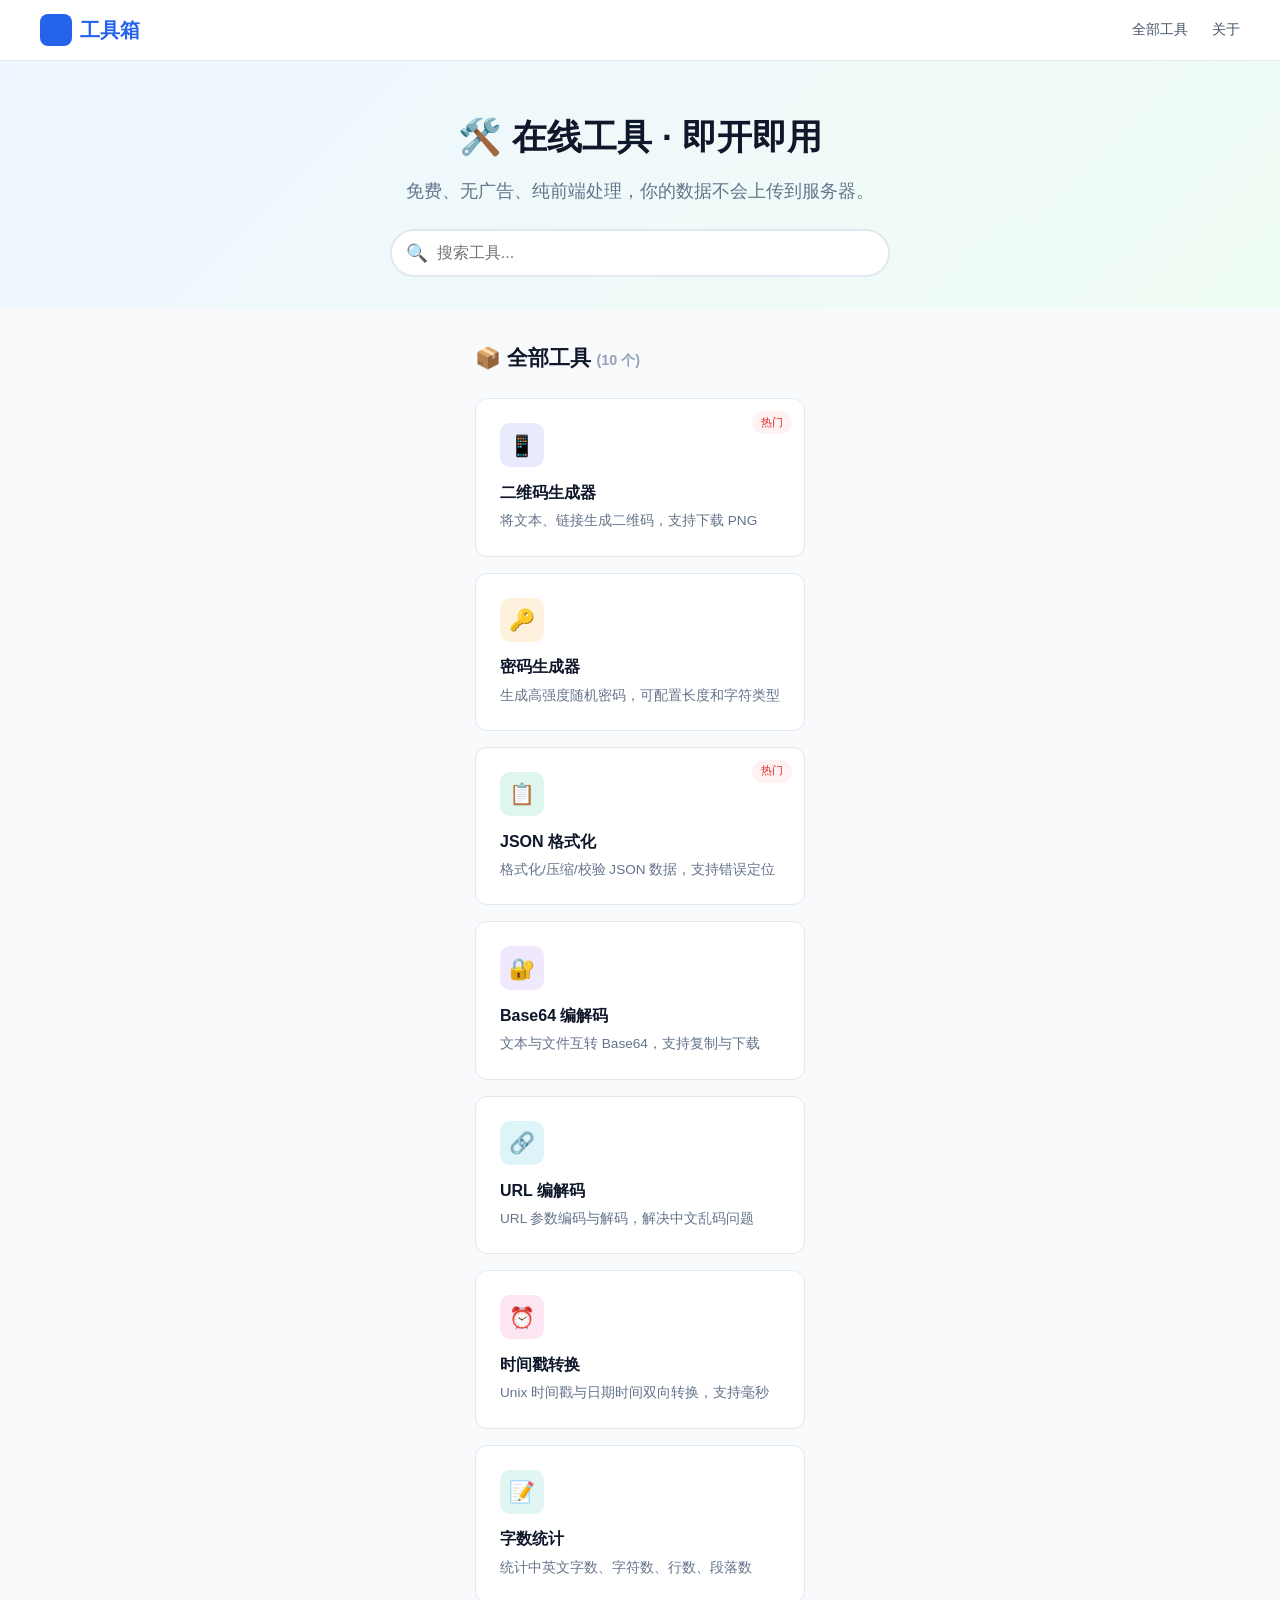
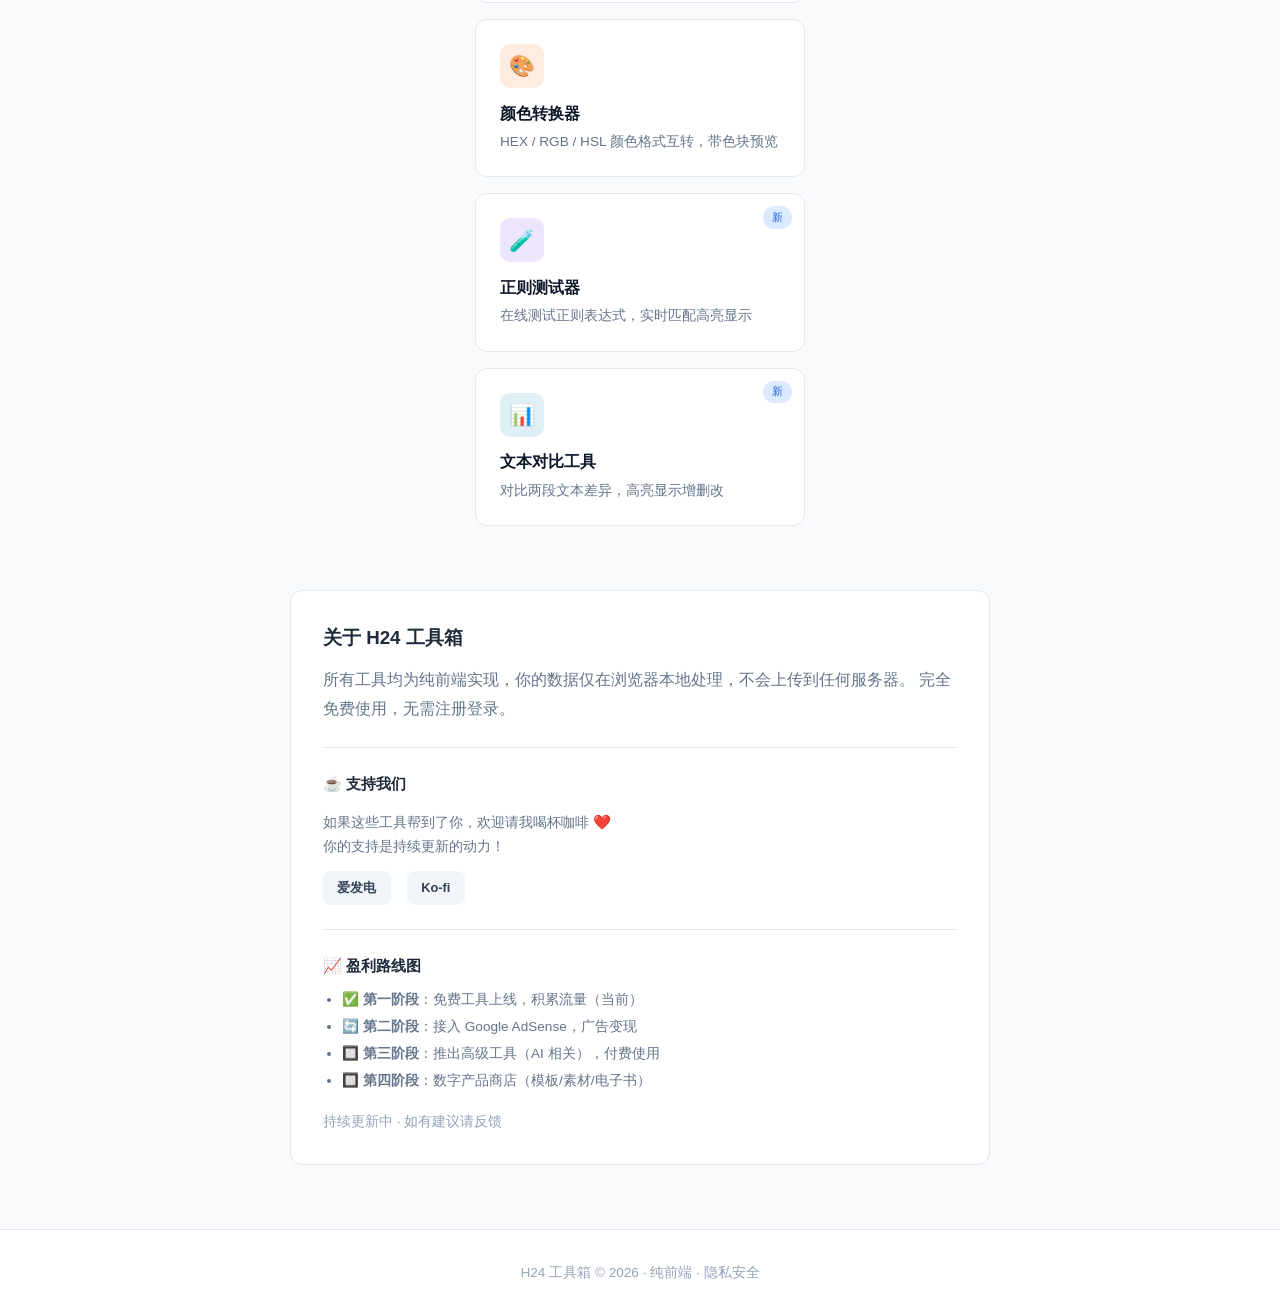
==== index.html @ 0766dc32 "v1.0: H24 工具箱上线" ====
<!DOCTYPE html>
<html lang="zh-CN">
<head>
  <meta charset="UTF-8">
  <meta name="viewport" content="width=device-width, initial-scale=1.0">
  <title>H24 工具箱 - 在线实用工具合集</title>
  <meta name="description" content="免费在线工具：二维码生成、JSON格式化、密码生成、Base64编解码、时间戳转换、URL编解码、字数统计、颜色转换等，无需下载安装。">
  <link rel="stylesheet" href="css/style.css">
  <link rel="icon" href="data:image/svg+xml,<svg xmlns='http://www.w3.org/2000/svg' viewBox='0 0 100 100'><text y='.9em' font-size='90'>🔧</text></svg>">
</head>
<body>

<header class="site-header">
  <div class="header-inner">
    <a href="/" class="logo">
      <span class="logo-icon">H24</span>
      <span>工具箱</span>
    </a>
    <nav class="header-nav">
      <a href="#tools">全部工具</a>
      <a href="#about">关于</a>
    </nav>
  </div>
</header>

<section class="hero">
  <h1>🛠️ 在线工具 · 即开即用</h1>
  <p>免费、无广告、纯前端处理，你的数据不会上传到服务器。</p>
  <div class="hero-search">
    <span class="search-icon">🔍</span>
    <input type="text" id="searchInput" placeholder="搜索工具..." oninput="filterTools()">
  </div>
</section>

<section class="tools-section" id="tools">
  <div class="section-header">
    <h2>📦 全部工具 <span class="tool-count" id="toolCount"></span></h2>
  </div>
  <div class="tool-grid" id="toolGrid">
    <!-- cards injected by JS -->
  </div>
</section>

<section class="tools-section" id="about" style="padding-top:0">
  <div class="tool-box" style="max-width:700px;margin:0 auto">
    <h3 style="margin-bottom:.8rem">关于 H24 工具箱</h3>
    <p style="color:var(--gray-500);line-height:1.8">
      所有工具均为纯前端实现，你的数据仅在浏览器本地处理，不会上传到任何服务器。
      完全免费使用，无需注册登录。
    </p>
    <div style="margin-top:1.5rem;padding-top:1.5rem;border-top:1px solid var(--gray-200)">
      <h4 style="margin-bottom:.8rem;font-size:.95rem">☕ 支持我们</h4>
      <p style="color:var(--gray-500);font-size:.9rem;line-height:1.7">
        如果这些工具帮到了你，欢迎请我喝杯咖啡 ❤️<br>
        你的支持是持续更新的动力！
      </p>
      <div style="margin-top:.8rem;display:flex;gap:1rem;flex-wrap:wrap;align-items:center">
        <img src="../img/donate_qr.png" alt="赞赏码" style="width:120px;height:120px;border:1px solid var(--gray-200);border-radius:8px;object-fit:contain" onerror="this.style.display='none'">
        <a href="https://afdian.com" target="_blank" rel="noopener" class="btn btn-secondary btn-sm">爱发电</a>
        <a href="https://ko-fi.com" target="_blank" rel="noopener" class="btn btn-secondary btn-sm">Ko-fi</a>
      </div>
    </div>
    <div style="margin-top:1.5rem;padding-top:1.5rem;border-top:1px solid var(--gray-200)">
      <h4 style="margin-bottom:.5rem;font-size:.95rem">📈 盈利路线图</h4>
      <ul style="color:var(--gray-500);font-size:.85rem;line-height:2;padding-left:1.2rem">
        <li>✅ <strong>第一阶段</strong>：免费工具上线，积累流量（当前）</li>
        <li>🔄 <strong>第二阶段</strong>：接入 Google AdSense，广告变现</li>
        <li>🔲 <strong>第三阶段</strong>：推出高级工具（AI 相关），付费使用</li>
        <li>🔲 <strong>第四阶段</strong>：数字产品商店（模板/素材/电子书）</li>
      </ul>
    </div>
    <p style="margin-top:1rem;color:var(--gray-400);font-size:.85rem">
      持续更新中 · 如有建议请反馈
    </p>
  </div>
</section>

<footer class="site-footer">
  <p>H24 工具箱 &copy; 2026 &middot; 纯前端 · 隐私安全</p>
</footer>

<div id="toast" class="toast"></div>

<script>
const tools = [
  { id: 'qrcode',         name: '二维码生成器',     desc: '将文本、链接生成二维码，支持下载 PNG',            icon: '📱', color: '#6366f1', tag: '热门' },
  { id: 'password',       name: '密码生成器',       desc: '生成高强度随机密码，可配置长度和字符类型',         icon: '🔑', color: '#f59e0b', tag: '' },
  { id: 'json',           name: 'JSON 格式化',      desc: '格式化/压缩/校验 JSON 数据，支持错误定位',         icon: '📋', color: '#10b981', tag: '热门' },
  { id: 'base64',         name: 'Base64 编解码',    desc: '文本与文件互转 Base64，支持复制与下载',             icon: '🔐', color: '#8b5cf6', tag: '' },
  { id: 'urlcode',        name: 'URL 编解码',       desc: 'URL 参数编码与解码，解决中文乱码问题',             icon: '🔗', color: '#06b6d4', tag: '' },
  { id: 'timestamp',      name: '时间戳转换',       desc: 'Unix 时间戳与日期时间双向转换，支持毫秒',          icon: '⏰', color: '#ec4899', tag: '' },
  { id: 'wordcount',      name: '字数统计',         desc: '统计中英文字数、字符数、行数、段落数',              icon: '📝', color: '#14b8a6', tag: '' },
  { id: 'color',          name: '颜色转换器',       desc: 'HEX / RGB / HSL 颜色格式互转，带色块预览',         icon: '🎨', color: '#f97316', tag: '' },
  { id: 'regex',          name: '正则测试器',       desc: '在线测试正则表达式，实时匹配高亮显示',             icon: '🧪', color: '#7c3aed', tag: '新' },
  { id: 'diff',           name: '文本对比工具',     desc: '对比两段文本差异，高亮显示增删改',                 icon: '📊', color: '#0891b2', tag: '新' },
];

function renderTools(list) {
  const grid = document.getElementById('toolGrid');
  grid.innerHTML = list.map(t => `
    <a href="tools/${t.id}.html" class="tool-card-link">
      <div class="tool-card">
        ${t.tag ? `<span class="card-tag ${t.tag === '热门' ? 'card-hot' : ''}">${t.tag}</span>` : ''}
        <div class="tool-card-icon" style="background:${t.color}22;color:${t.color}">${t.icon}</div>
        <h3>${t.name}</h3>
        <p>${t.desc}</p>
      </div>
    </a>
  `).join('');
  document.getElementById('toolCount').textContent = `(${list.length} 个)`;
}

function filterTools() {
  const q = document.getElementById('searchInput').value.toLowerCase();
  const filtered = tools.filter(t =>
    t.name.includes(q) || t.desc.includes(q) || t.id.includes(q)
  );
  renderTools(filtered);
}

renderTools(tools);
</script>
</body>
</html>
---- css/style.css ----
/* ========== Reset & Base ========== */
*, *::before, *::after { box-sizing: border-box; margin: 0; padding: 0; }

:root {
  --primary: #2563eb;
  --primary-dark: #1d4ed8;
  --primary-light: #dbeafe;
  --accent: #0ea5e9;
  --gray-50: #f8fafc;
  --gray-100: #f1f5f9;
  --gray-200: #e2e8f0;
  --gray-300: #cbd5e1;
  --gray-400: #94a3b8;
  --gray-500: #64748b;
  --gray-600: #475569;
  --gray-700: #334155;
  --gray-800: #1e293b;
  --gray-900: #0f172a;
  --radius: 12px;
  --shadow: 0 1px 3px rgba(0,0,0,.08), 0 1px 2px rgba(0,0,0,.06);
  --shadow-lg: 0 10px 25px rgba(0,0,0,.1);
  --transition: .2s ease;
}

html { scroll-behavior: smooth; }
body {
  font-family: -apple-system, BlinkMacSystemFont, "Segoe UI", Roboto, "Noto Sans SC", sans-serif;
  background: var(--gray-50);
  color: var(--gray-800);
  line-height: 1.6;
  min-height: 100vh;
  display: flex;
  flex-direction: column;
}

a { color: var(--primary); text-decoration: none; }
a:hover { text-decoration: underline; }

/* ========== Header ========== */
.site-header {
  background: white;
  border-bottom: 1px solid var(--gray-200);
  padding: 0 1.5rem;
  position: sticky;
  top: 0;
  z-index: 100;
  backdrop-filter: blur(8px);
  background: rgba(255,255,255,.92);
}
.header-inner {
  max-width: 1200px;
  margin: 0 auto;
  display: flex;
  align-items: center;
  justify-content: space-between;
  height: 60px;
}
.logo {
  font-size: 1.25rem;
  font-weight: 700;
  color: var(--gray-900);
  display: flex;
  align-items: center;
  gap: .5rem;
}
.logo-icon {
  width: 32px; height: 32px;
  background: var(--primary);
  color: white;
  border-radius: 8px;
  display: flex;
  align-items: center;
  justify-content: center;
  font-size: 1rem;
  font-weight: 800;
}
.logo span { color: var(--primary); }
.header-nav { display: flex; gap: 1.5rem; align-items: center; }
.header-nav a {
  color: var(--gray-600);
  font-size: .9rem;
  font-weight: 500;
  transition: color var(--transition);
}
.header-nav a:hover { color: var(--primary); text-decoration: none; }

/* ========== Hero ========== */
.hero {
  text-align: center;
  padding: 3rem 1.5rem 2rem;
  background: linear-gradient(135deg, #eff6ff 0%, #f0fdf4 100%);
}
.hero h1 {
  font-size: 2.2rem;
  font-weight: 800;
  color: var(--gray-900);
  margin-bottom: .75rem;
}
.hero p {
  font-size: 1.1rem;
  color: var(--gray-500);
  max-width: 600px;
  margin: 0 auto 1.5rem;
}
.hero-search {
  max-width: 500px;
  margin: 0 auto;
  position: relative;
}
.hero-search input {
  width: 100%;
  padding: .8rem 1.2rem .8rem 2.8rem;
  border: 2px solid var(--gray-200);
  border-radius: 999px;
  font-size: 1rem;
  outline: none;
  transition: border var(--transition);
  background: white;
}
.hero-search input:focus { border-color: var(--primary); }
.hero-search .search-icon {
  position: absolute;
  left: 1rem;
  top: 50%;
  transform: translateY(-50%);
  color: var(--gray-400);
  font-size: 1.1rem;
}

/* ========== Tool Grid ========== */
.tools-section {
  max-width: 1200px;
  margin: 0 auto;
  padding: 2rem 1.5rem 4rem;
  flex: 1;
}
.section-header {
  display: flex;
  justify-content: space-between;
  align-items: center;
  margin-bottom: 1.5rem;
}
.section-header h2 {
  font-size: 1.3rem;
  font-weight: 700;
  color: var(--gray-900);
}
.tool-count { color: var(--gray-400); font-size: .9rem; }

.tool-grid {
  display: grid;
  grid-template-columns: repeat(auto-fill, minmax(280px, 1fr));
  gap: 1rem;
}

.tool-card {
  background: white;
  border: 1px solid var(--gray-200);
  border-radius: var(--radius);
  padding: 1.5rem;
  transition: all var(--transition);
  cursor: pointer;
  position: relative;
}
.tool-card:hover {
  border-color: var(--primary);
  box-shadow: var(--shadow-lg);
  transform: translateY(-2px);
}
.tool-card-icon {
  width: 44px; height: 44px;
  border-radius: 10px;
  display: flex;
  align-items: center;
  justify-content: center;
  font-size: 1.3rem;
  margin-bottom: .8rem;
}
.tool-card h3 {
  font-size: 1rem;
  font-weight: 600;
  margin-bottom: .35rem;
  color: var(--gray-900);
}
.tool-card p {
  font-size: .85rem;
  color: var(--gray-500);
  line-height: 1.5;
}
.tool-card .card-tag {
  position: absolute;
  top: .75rem;
  right: .75rem;
  font-size: .7rem;
  padding: .15rem .55rem;
  border-radius: 999px;
  background: var(--primary-light);
  color: var(--primary);
  font-weight: 500;
}
.tool-card .card-hot {
  background: #fef2f2;
  color: #dc2626;
}

/* ========== Tool Page ========== */
.tool-page {
  max-width: 900px;
  margin: 0 auto;
  padding: 2rem 1.5rem 4rem;
  flex: 1;
}
.tool-page-header {
  margin-bottom: 2rem;
}
.tool-page-header .back-link {
  display: inline-flex;
  align-items: center;
  gap: .4rem;
  color: var(--gray-500);
  font-size: .9rem;
  margin-bottom: 1rem;
}
.tool-page-header .back-link:hover { color: var(--primary); text-decoration: none; }
.tool-page-header h1 {
  font-size: 1.6rem;
  font-weight: 700;
  color: var(--gray-900);
}
.tool-page-header p {
  color: var(--gray-500);
  margin-top: .3rem;
}
.tool-card-link { text-decoration: none; color: inherit; }
.tool-card-link:hover { text-decoration: none; }

/* ========== Tool Box ========== */
.tool-box {
  background: white;
  border: 1px solid var(--gray-200);
  border-radius: var(--radius);
  padding: 2rem;
}
.tool-box label {
  display: block;
  font-size: .9rem;
  font-weight: 600;
  color: var(--gray-700);
  margin-bottom: .5rem;
}
.tool-box textarea,
.tool-box input[type="text"],
.tool-box input[type="url"],
.tool-box input[type="number"],
.tool-box select {
  width: 100%;
  padding: .7rem .9rem;
  border: 1.5px solid var(--gray-200);
  border-radius: 8px;
  font-size: .95rem;
  font-family: inherit;
  outline: none;
  transition: border var(--transition);
  background: var(--gray-50);
}
.tool-box textarea:focus,
.tool-box input:focus,
.tool-box select:focus {
  border-color: var(--primary);
  background: white;
}
.tool-box textarea {
  min-height: 120px;
  resize: vertical;
  font-family: "Menlo", "Consolas", monospace;
}
.tool-box .input-group {
  margin-bottom: 1.2rem;
}
.tool-box .btn-row {
  display: flex;
  gap: .6rem;
  flex-wrap: wrap;
  margin: 1rem 0;
}
.btn {
  display: inline-flex;
  align-items: center;
  gap: .4rem;
  padding: .6rem 1.3rem;
  border: none;
  border-radius: 8px;
  font-size: .9rem;
  font-weight: 600;
  cursor: pointer;
  transition: all var(--transition);
  font-family: inherit;
}
.btn-primary {
  background: var(--primary);
  color: white;
}
.btn-primary:hover { background: var(--primary-dark); }
.btn-secondary {
  background: var(--gray-100);
  color: var(--gray-700);
}
.btn-secondary:hover { background: var(--gray-200); }
.btn-success {
  background: #059669;
  color: white;
}
.btn-success:hover { background: #047857; }
.btn-danger {
  background: #dc2626;
  color: white;
}
.btn-danger:hover { background: #b91c1c; }
.btn-sm { padding: .4rem .9rem; font-size: .8rem; }
.btn:disabled {
  opacity: .5;
  cursor: not-allowed;
}
.result-box {
  background: var(--gray-50);
  border: 1px solid var(--gray-200);
  border-radius: 8px;
  padding: 1rem;
  margin-top: 1rem;
  min-height: 50px;
  word-break: break-all;
  font-family: "Menlo", "Consolas", monospace;
  font-size: .9rem;
  position: relative;
}
.result-box .copy-btn {
  position: absolute;
  top: .5rem;
  right: .5rem;
  padding: .25rem .6rem;
  font-size: .75rem;
}
.result-empty {
  color: var(--gray-400);
}
.status-msg {
  font-size: .85rem;
  margin-top: .5rem;
  padding: .4rem .8rem;
  border-radius: 6px;
}
.status-msg.success { background: #ecfdf5; color: #065f46; }
.status-msg.error { background: #fef2f2; color: #991b1b; }

/* ========== Footer ========== */
.site-footer {
  background: white;
  border-top: 1px solid var(--gray-200);
  padding: 2rem 1.5rem;
  text-align: center;
  color: var(--gray-400);
  font-size: .85rem;
}
.site-footer a { color: var(--gray-500); }

/* ========== Responsive ========== */
@media (max-width: 640px) {
  .hero h1 { font-size: 1.6rem; }
  .tool-grid { grid-template-columns: 1fr; }
  .tool-box { padding: 1.25rem; }
  .section-header { flex-direction: column; align-items: flex-start; gap: .3rem; }
}

/* ========== Hidden ========== */
.hidden { display: none !important; }

/* ========== Toast ========== */
.toast {
  position: fixed;
  bottom: 2rem;
  left: 50%;
  transform: translateX(-50%) translateY(100px);
  background: var(--gray-900);
  color: white;
  padding: .7rem 1.4rem;
  border-radius: 8px;
  font-size: .9rem;
  opacity: 0;
  transition: all .3s ease;
  z-index: 999;
  pointer-events: none;
}
.toast.show {
  opacity: 1;
  transform: translateX(-50%) translateY(0);
}
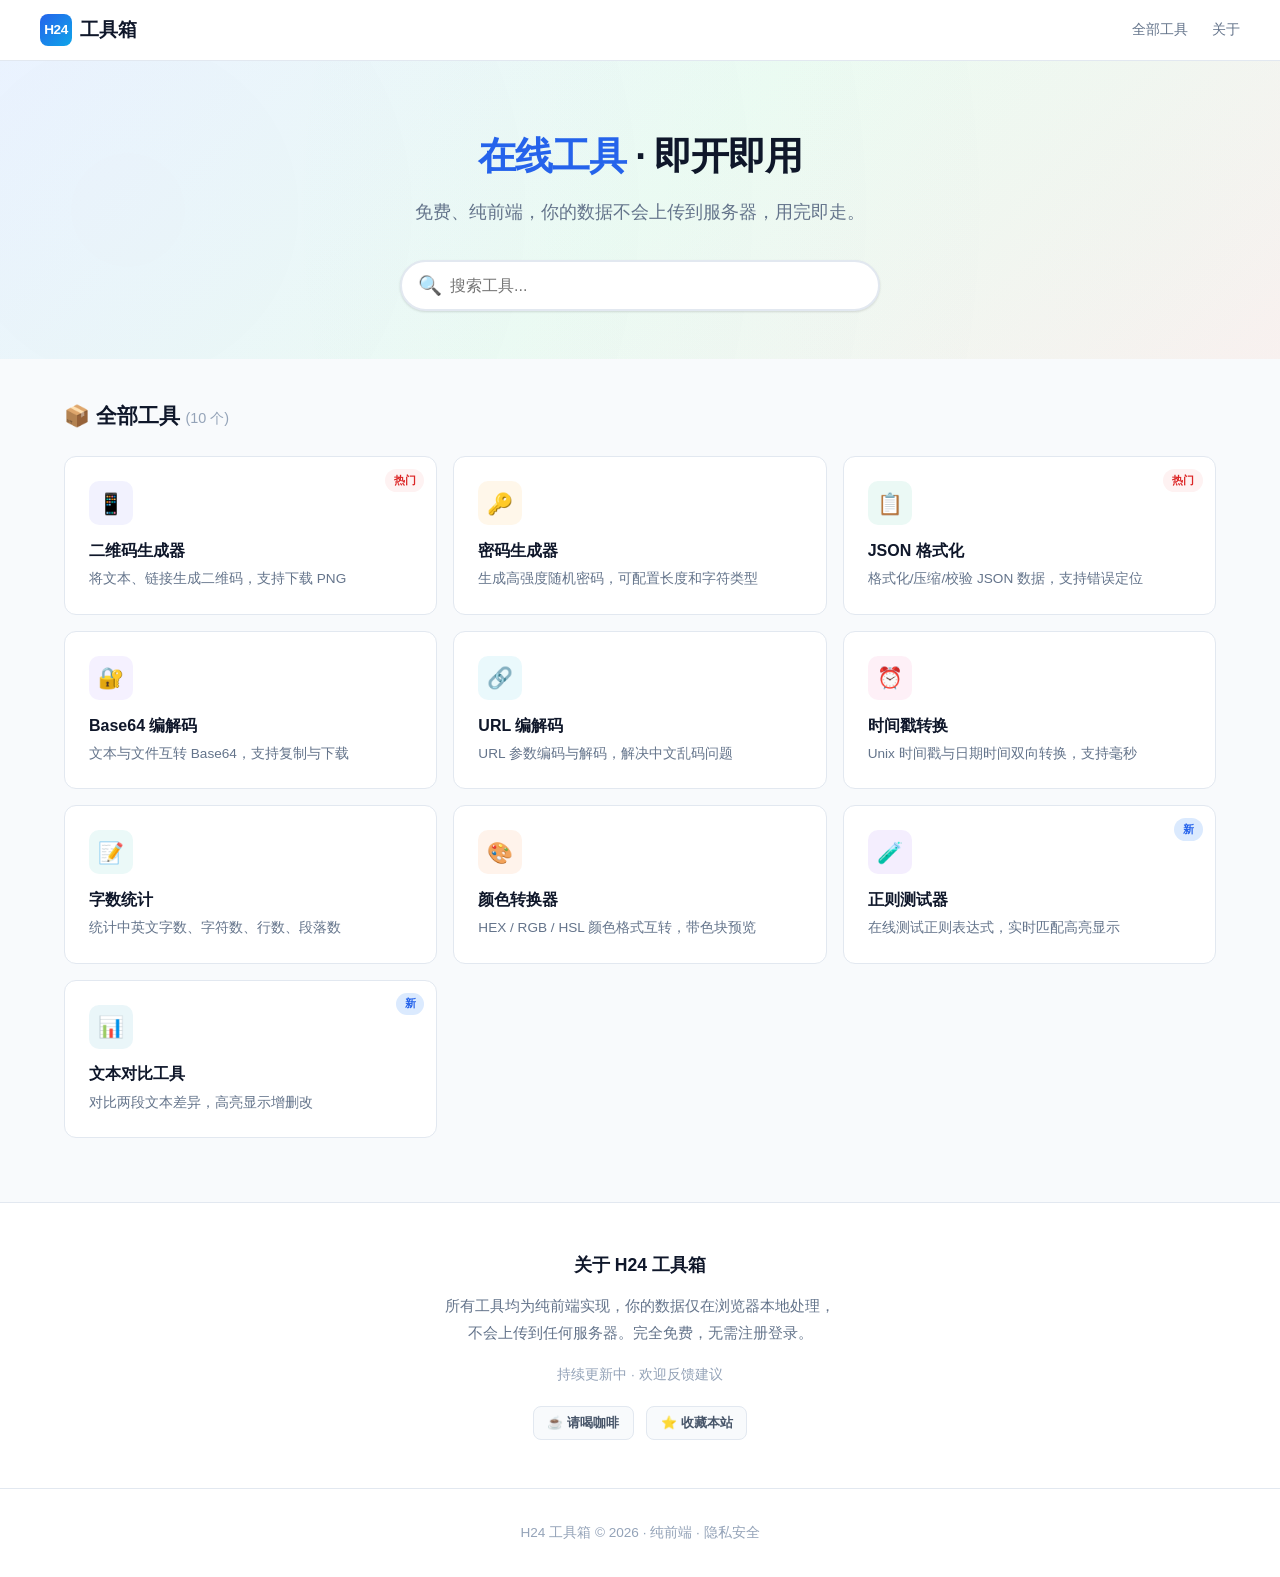
==== commit cd726931: "优化布局 & 去掉路线图展示" ====
--- a/index.html
+++ b/index.html
@@ -24,8 +24,8 @@
 </header>
 
 <section class="hero">
-  <h1>🛠️ 在线工具 · 即开即用</h1>
-  <p>免费、无广告、纯前端处理，你的数据不会上传到服务器。</p>
+  <h1><span>在线工具</span> · 即开即用</h1>
+  <p>免费、纯前端，你的数据不会上传到服务器，用完即走。</p>
   <div class="hero-search">
     <span class="search-icon">🔍</span>
     <input type="text" id="searchInput" placeholder="搜索工具..." oninput="filterTools()">
@@ -41,42 +41,25 @@
   </div>
 </section>
 
-<section class="tools-section" id="about" style="padding-top:0">
-  <div class="tool-box" style="max-width:700px;margin:0 auto">
-    <h3 style="margin-bottom:.8rem">关于 H24 工具箱</h3>
-    <p style="color:var(--gray-500);line-height:1.8">
-      所有工具均为纯前端实现，你的数据仅在浏览器本地处理，不会上传到任何服务器。
-      完全免费使用，无需注册登录。
+<section class="about-section" id="about">
+  <div class="about-inner">
+    <h3>关于 H24 工具箱</h3>
+    <p>
+      所有工具均为纯前端实现，你的数据仅在浏览器本地处理，<br>
+      不会上传到任何服务器。完全免费，无需注册登录。
     </p>
-    <div style="margin-top:1.5rem;padding-top:1.5rem;border-top:1px solid var(--gray-200)">
-      <h4 style="margin-bottom:.8rem;font-size:.95rem">☕ 支持我们</h4>
-      <p style="color:var(--gray-500);font-size:.9rem;line-height:1.7">
-        如果这些工具帮到了你，欢迎请我喝杯咖啡 ❤️<br>
-        你的支持是持续更新的动力！
-      </p>
-      <div style="margin-top:.8rem;display:flex;gap:1rem;flex-wrap:wrap;align-items:center">
-        <img src="../img/donate_qr.png" alt="赞赏码" style="width:120px;height:120px;border:1px solid var(--gray-200);border-radius:8px;object-fit:contain" onerror="this.style.display='none'">
-        <a href="https://afdian.com" target="_blank" rel="noopener" class="btn btn-secondary btn-sm">爱发电</a>
-        <a href="https://ko-fi.com" target="_blank" rel="noopener" class="btn btn-secondary btn-sm">Ko-fi</a>
-      </div>
+    <p style="font-size:.85rem;color:var(--gray-400)">
+      持续更新中 · 欢迎反馈建议
+    </p>
+    <div class="support-btns">
+      <span class="btn btn-sm">☕ 请喝咖啡</span>
+      <span class="btn btn-sm">⭐ 收藏本站</span>
     </div>
-    <div style="margin-top:1.5rem;padding-top:1.5rem;border-top:1px solid var(--gray-200)">
-      <h4 style="margin-bottom:.5rem;font-size:.95rem">📈 盈利路线图</h4>
-      <ul style="color:var(--gray-500);font-size:.85rem;line-height:2;padding-left:1.2rem">
-        <li>✅ <strong>第一阶段</strong>：免费工具上线，积累流量（当前）</li>
-        <li>🔄 <strong>第二阶段</strong>：接入 Google AdSense，广告变现</li>
-        <li>🔲 <strong>第三阶段</strong>：推出高级工具（AI 相关），付费使用</li>
-        <li>🔲 <strong>第四阶段</strong>：数字产品商店（模板/素材/电子书）</li>
-      </ul>
-    </div>
-    <p style="margin-top:1rem;color:var(--gray-400);font-size:.85rem">
-      持续更新中 · 如有建议请反馈
-    </p>
   </div>
 </section>
 
 <footer class="site-footer">
-  <p>H24 工具箱 &copy; 2026 &middot; 纯前端 · 隐私安全</p>
+  H24 工具箱 &copy; 2026 &middot; 纯前端 · 隐私安全
 </footer>
 
 <div id="toast" class="toast"></div>
@@ -101,7 +84,7 @@
     <a href="tools/${t.id}.html" class="tool-card-link">
       <div class="tool-card">
         ${t.tag ? `<span class="card-tag ${t.tag === '热门' ? 'card-hot' : ''}">${t.tag}</span>` : ''}
-        <div class="tool-card-icon" style="background:${t.color}22;color:${t.color}">${t.icon}</div>
+        <div class="tool-card-icon" style="background:${t.color}15;color:${t.color}">${t.icon}</div>
         <h3>${t.name}</h3>
         <p>${t.desc}</p>
       </div>
--- a/css/style.css
+++ b/css/style.css
@@ -5,6 +5,7 @@
   --primary: #2563eb;
   --primary-dark: #1d4ed8;
   --primary-light: #dbeafe;
+  --primary-50: #eff6ff;
   --accent: #0ea5e9;
   --gray-50: #f8fafc;
   --gray-100: #f1f5f9;
@@ -17,14 +18,16 @@
   --gray-800: #1e293b;
   --gray-900: #0f172a;
   --radius: 12px;
+  --radius-sm: 8px;
   --shadow: 0 1px 3px rgba(0,0,0,.08), 0 1px 2px rgba(0,0,0,.06);
+  --shadow-md: 0 4px 12px rgba(0,0,0,.08);
   --shadow-lg: 0 10px 25px rgba(0,0,0,.1);
   --transition: .2s ease;
 }
 
 html { scroll-behavior: smooth; }
 body {
-  font-family: -apple-system, BlinkMacSystemFont, "Segoe UI", Roboto, "Noto Sans SC", sans-serif;
+  font-family: -apple-system, BlinkMacSystemFont, "Segoe UI", Roboto, "Noto Sans SC", "PingFang SC", "Microsoft YaHei", sans-serif;
   background: var(--gray-50);
   color: var(--gray-800);
   line-height: 1.6;
@@ -56,83 +59,109 @@
   height: 60px;
 }
 .logo {
-  font-size: 1.25rem;
+  font-size: 1.2rem;
   font-weight: 700;
   color: var(--gray-900);
   display: flex;
   align-items: center;
   gap: .5rem;
+  text-decoration: none !important;
 }
 .logo-icon {
   width: 32px; height: 32px;
-  background: var(--primary);
+  background: linear-gradient(135deg, var(--primary), var(--accent));
   color: white;
   border-radius: 8px;
   display: flex;
   align-items: center;
   justify-content: center;
-  font-size: 1rem;
+  font-size: .85rem;
   font-weight: 800;
-}
-.logo span { color: var(--primary); }
+  letter-spacing: -.5px;
+}
 .header-nav { display: flex; gap: 1.5rem; align-items: center; }
 .header-nav a {
-  color: var(--gray-600);
+  color: var(--gray-500);
   font-size: .9rem;
   font-weight: 500;
   transition: color var(--transition);
-}
-.header-nav a:hover { color: var(--primary); text-decoration: none; }
+  text-decoration: none !important;
+}
+.header-nav a:hover { color: var(--primary); }
 
 /* ========== Hero ========== */
 .hero {
   text-align: center;
-  padding: 3rem 1.5rem 2rem;
-  background: linear-gradient(135deg, #eff6ff 0%, #f0fdf4 100%);
+  padding: 4rem 1.5rem 3rem;
+  background: linear-gradient(135deg, var(--primary-50) 0%, #f0fdf4 50%, #fef2f2 100%);
+  position: relative;
+  overflow: hidden;
+}
+.hero::before {
+  content: '';
+  position: absolute;
+  top: -50%;
+  left: -50%;
+  width: 200%;
+  height: 200%;
+  background: radial-gradient(circle at 30% 50%, rgba(37,99,235,.03) 0%, transparent 50%),
+              radial-gradient(circle at 70% 50%, rgba(16,185,129,.03) 0%, transparent 50%);
+  pointer-events: none;
 }
 .hero h1 {
-  font-size: 2.2rem;
+  font-size: 2.4rem;
   font-weight: 800;
   color: var(--gray-900);
   margin-bottom: .75rem;
-}
+  letter-spacing: -1px;
+  position: relative;
+}
+.hero h1 span { color: var(--primary); }
 .hero p {
   font-size: 1.1rem;
   color: var(--gray-500);
-  max-width: 600px;
-  margin: 0 auto 1.5rem;
+  max-width: 520px;
+  margin: 0 auto 2rem;
+  line-height: 1.7;
+  position: relative;
 }
 .hero-search {
-  max-width: 500px;
+  max-width: 480px;
   margin: 0 auto;
   position: relative;
 }
 .hero-search input {
   width: 100%;
-  padding: .8rem 1.2rem .8rem 2.8rem;
+  padding: .9rem 1.3rem .9rem 3rem;
   border: 2px solid var(--gray-200);
   border-radius: 999px;
   font-size: 1rem;
   outline: none;
-  transition: border var(--transition);
-  background: white;
-}
-.hero-search input:focus { border-color: var(--primary); }
+  transition: all var(--transition);
+  background: white;
+  box-shadow: var(--shadow);
+}
+.hero-search input:focus {
+  border-color: var(--primary);
+  box-shadow: 0 0 0 3px rgba(37,99,235,.15);
+}
 .hero-search .search-icon {
   position: absolute;
-  left: 1rem;
+  left: 1.1rem;
   top: 50%;
   transform: translateY(-50%);
   color: var(--gray-400);
-  font-size: 1.1rem;
+  font-size: 1.2rem;
+  pointer-events: none;
 }
 
 /* ========== Tool Grid ========== */
 .tools-section {
   max-width: 1200px;
   margin: 0 auto;
-  padding: 2rem 1.5rem 4rem;
+  padding: 2.5rem 1.5rem 4rem;
   flex: 1;
+  width: 100%;
 }
 .section-header {
   display: flex;
@@ -145,7 +174,7 @@
   font-weight: 700;
   color: var(--gray-900);
 }
-.tool-count { color: var(--gray-400); font-size: .9rem; }
+.tool-count { color: var(--gray-400); font-size: .9rem; font-weight: 400; }
 
 .tool-grid {
   display: grid;
@@ -158,15 +187,27 @@
   border: 1px solid var(--gray-200);
   border-radius: var(--radius);
   padding: 1.5rem;
-  transition: all var(--transition);
-  cursor: pointer;
-  position: relative;
+  transition: all .25s cubic-bezier(.4,0,.2,1);
+  position: relative;
+  overflow: hidden;
+}
+.tool-card::after {
+  content: '';
+  position: absolute;
+  top: 0; left: 0;
+  width: 100%; height: 3px;
+  background: var(--primary);
+  opacity: 0;
+  transition: opacity var(--transition);
 }
 .tool-card:hover {
-  border-color: var(--primary);
-  box-shadow: var(--shadow-lg);
-  transform: translateY(-2px);
-}
+  border-color: transparent;
+  box-shadow: 0 8px 25px rgba(0,0,0,.1);
+  transform: translateY(-3px);
+}
+.tool-card:hover::after { opacity: 1; }
+.tool-card:active { transform: translateY(-1px); }
+
 .tool-card-icon {
   width: 44px; height: 44px;
   border-radius: 10px;
@@ -196,11 +237,53 @@
   border-radius: 999px;
   background: var(--primary-light);
   color: var(--primary);
-  font-weight: 500;
+  font-weight: 600;
 }
 .tool-card .card-hot {
   background: #fef2f2;
   color: #dc2626;
+}
+.tool-card-link { text-decoration: none; color: inherit; display: block; }
+.tool-card-link:hover { text-decoration: none; }
+
+/* ========== About Section ========== */
+.about-section {
+  background: white;
+  border-top: 1px solid var(--gray-200);
+  padding: 3rem 1.5rem;
+  text-align: center;
+}
+.about-inner {
+  max-width: 600px;
+  margin: 0 auto;
+}
+.about-inner h3 {
+  font-size: 1.1rem;
+  font-weight: 700;
+  color: var(--gray-900);
+  margin-bottom: .8rem;
+}
+.about-inner p {
+  color: var(--gray-500);
+  font-size: .95rem;
+  line-height: 1.8;
+  margin-bottom: 1rem;
+}
+.about-inner .support-btns {
+  display: flex;
+  gap: .8rem;
+  justify-content: center;
+  flex-wrap: wrap;
+  margin-top: 1.2rem;
+}
+.about-inner .support-btns .btn {
+  border: 1px solid var(--gray-200);
+  background: var(--gray-50);
+  color: var(--gray-600);
+}
+.about-inner .support-btns .btn:hover {
+  background: var(--gray-100);
+  border-color: var(--gray-300);
 }
 
 /* ========== Tool Page ========== */
@@ -209,6 +292,7 @@
   margin: 0 auto;
   padding: 2rem 1.5rem 4rem;
   flex: 1;
+  width: 100%;
 }
 .tool-page-header {
   margin-bottom: 2rem;
@@ -217,11 +301,13 @@
   display: inline-flex;
   align-items: center;
   gap: .4rem;
-  color: var(--gray-500);
-  font-size: .9rem;
-  margin-bottom: 1rem;
-}
-.tool-page-header .back-link:hover { color: var(--primary); text-decoration: none; }
+  color: var(--gray-400);
+  font-size: .88rem;
+  margin-bottom: .8rem;
+  text-decoration: none !important;
+  transition: color var(--transition);
+}
+.tool-page-header .back-link:hover { color: var(--primary); }
 .tool-page-header h1 {
   font-size: 1.6rem;
   font-weight: 700;
@@ -229,10 +315,8 @@
 }
 .tool-page-header p {
   color: var(--gray-500);
-  margin-top: .3rem;
-}
-.tool-card-link { text-decoration: none; color: inherit; }
-.tool-card-link:hover { text-decoration: none; }
+  margin-top: .25rem;
+}
 
 /* ========== Tool Box ========== */
 .tool-box {
@@ -240,13 +324,14 @@
   border: 1px solid var(--gray-200);
   border-radius: var(--radius);
   padding: 2rem;
+  box-shadow: var(--shadow);
 }
 .tool-box label {
   display: block;
-  font-size: .9rem;
+  font-size: .88rem;
   font-weight: 600;
   color: var(--gray-700);
-  margin-bottom: .5rem;
+  margin-bottom: .4rem;
 }
 .tool-box textarea,
 .tool-box input[type="text"],
@@ -256,7 +341,7 @@
   width: 100%;
   padding: .7rem .9rem;
   border: 1.5px solid var(--gray-200);
-  border-radius: 8px;
+  border-radius: var(--radius-sm);
   font-size: .95rem;
   font-family: inherit;
   outline: none;
@@ -268,11 +353,12 @@
 .tool-box select:focus {
   border-color: var(--primary);
   background: white;
+  box-shadow: 0 0 0 3px rgba(37,99,235,.1);
 }
 .tool-box textarea {
   min-height: 120px;
   resize: vertical;
-  font-family: "Menlo", "Consolas", monospace;
+  font-family: "Menlo", "Consolas", "JetBrains Mono", monospace;
 }
 .tool-box .input-group {
   margin-bottom: 1.2rem;
@@ -287,20 +373,22 @@
   display: inline-flex;
   align-items: center;
   gap: .4rem;
-  padding: .6rem 1.3rem;
+  padding: .55rem 1.2rem;
   border: none;
-  border-radius: 8px;
-  font-size: .9rem;
+  border-radius: var(--radius-sm);
+  font-size: .88rem;
   font-weight: 600;
   cursor: pointer;
   transition: all var(--transition);
   font-family: inherit;
+  text-decoration: none !important;
+  white-space: nowrap;
 }
 .btn-primary {
   background: var(--primary);
   color: white;
 }
-.btn-primary:hover { background: var(--primary-dark); }
+.btn-primary:hover { background: var(--primary-dark); box-shadow: 0 2px 8px rgba(37,99,235,.3); }
 .btn-secondary {
   background: var(--gray-100);
   color: var(--gray-700);
@@ -311,26 +399,19 @@
   color: white;
 }
 .btn-success:hover { background: #047857; }
-.btn-danger {
-  background: #dc2626;
-  color: white;
-}
-.btn-danger:hover { background: #b91c1c; }
-.btn-sm { padding: .4rem .9rem; font-size: .8rem; }
-.btn:disabled {
-  opacity: .5;
-  cursor: not-allowed;
-}
+.btn-sm { padding: .35rem .85rem; font-size: .8rem; }
+.btn:disabled { opacity: .5; cursor: not-allowed; box-shadow: none; }
+
 .result-box {
   background: var(--gray-50);
   border: 1px solid var(--gray-200);
-  border-radius: 8px;
+  border-radius: var(--radius-sm);
   padding: 1rem;
   margin-top: 1rem;
   min-height: 50px;
   word-break: break-all;
-  font-family: "Menlo", "Consolas", monospace;
-  font-size: .9rem;
+  font-family: "Menlo", "Consolas", "JetBrains Mono", monospace;
+  font-size: .88rem;
   position: relative;
 }
 .result-box .copy-btn {
@@ -360,18 +441,21 @@
   text-align: center;
   color: var(--gray-400);
   font-size: .85rem;
-}
-.site-footer a { color: var(--gray-500); }
+  line-height: 1.8;
+}
 
 /* ========== Responsive ========== */
 @media (max-width: 640px) {
-  .hero h1 { font-size: 1.6rem; }
+  .hero { padding: 2.5rem 1rem 2rem; }
+  .hero h1 { font-size: 1.5rem; }
   .tool-grid { grid-template-columns: 1fr; }
   .tool-box { padding: 1.25rem; }
   .section-header { flex-direction: column; align-items: flex-start; gap: .3rem; }
-}
-
-/* ========== Hidden ========== */
+  .tools-section { padding: 1.5rem 1rem 3rem; }
+  .about-section { padding: 2rem 1rem; }
+}
+
+/* ========== Utility ========== */
 .hidden { display: none !important; }
 
 /* ========== Toast ========== */
@@ -383,14 +467,24 @@
   background: var(--gray-900);
   color: white;
   padding: .7rem 1.4rem;
-  border-radius: 8px;
+  border-radius: var(--radius-sm);
   font-size: .9rem;
   opacity: 0;
   transition: all .3s ease;
   z-index: 999;
   pointer-events: none;
+  box-shadow: var(--shadow-lg);
 }
 .toast.show {
   opacity: 1;
   transform: translateX(-50%) translateY(0);
 }
+
+/* ========== Mobile Nav Tweak ========== */
+@media (max-width: 480px) {
+  .header-nav { gap: 1rem; }
+  .header-nav a { font-size: .85rem; }
+}
+
+/* ========== Selection ========== */
+::selection { background: var(--primary-light); color: var(--primary-dark); }
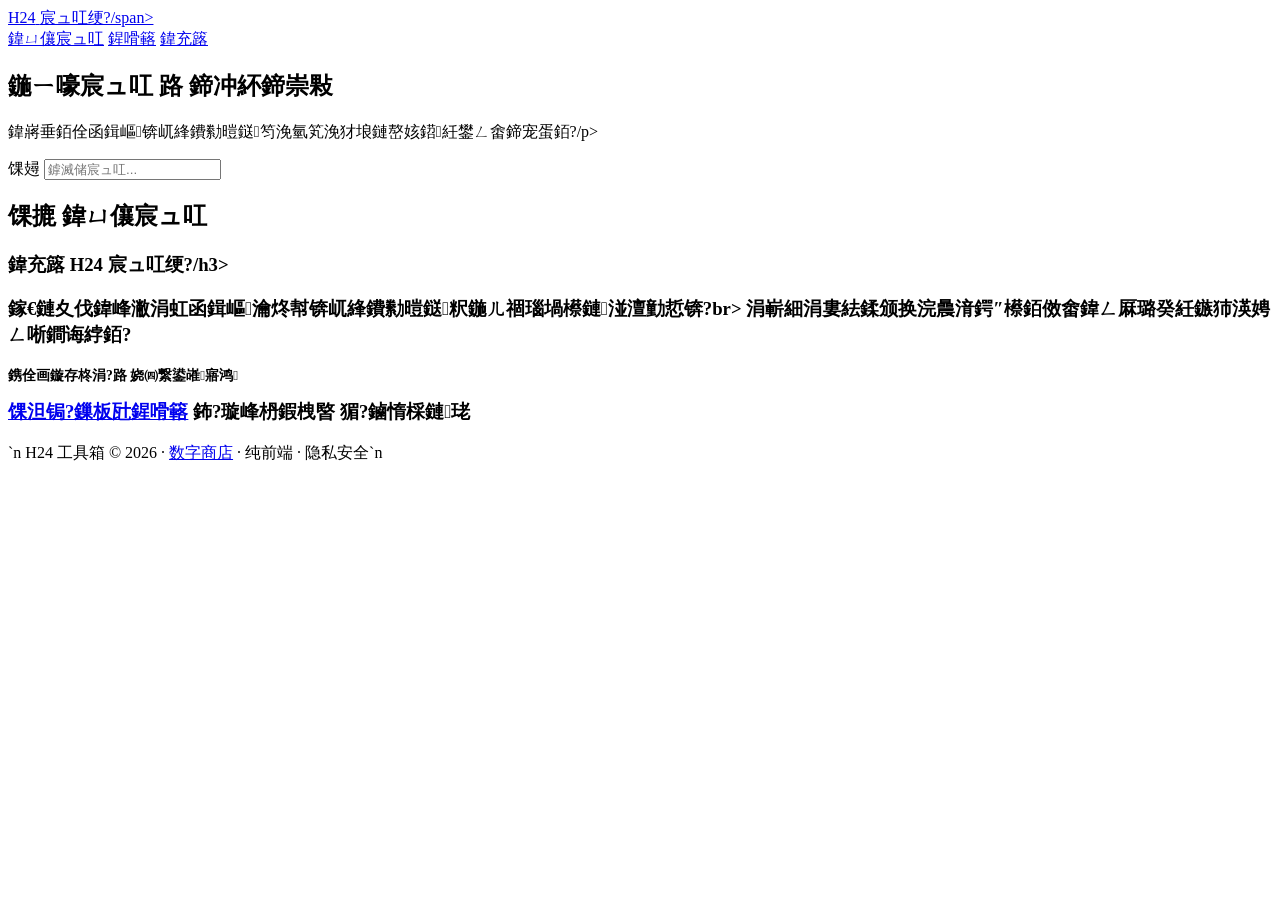
==== commit b56fb04f: "新增数字产品商店页面 + 导航&页脚联动" ====
--- a/index.html
+++ b/index.html
@@ -1,12 +1,12 @@
-<!DOCTYPE html>
+﻿<!DOCTYPE html>
 <html lang="zh-CN">
 <head>
   <meta charset="UTF-8">
   <meta name="viewport" content="width=device-width, initial-scale=1.0">
-  <title>H24 工具箱 - 在线实用工具合集</title>
-  <meta name="description" content="免费在线工具：二维码生成、JSON格式化、密码生成、Base64编解码、时间戳转换、URL编解码、字数统计、颜色转换等，无需下载安装。">
+  <title>H24 宸ュ叿绠?- 鍦ㄧ嚎瀹炵敤宸ュ叿鍚堥泦</title>
+  <meta name="description" content="鍏嶈垂鍦ㄧ嚎宸ュ叿锛氫簩缁寸爜鐢熸垚銆丣SON鏍煎紡鍖栥€佸瘑鐮佺敓鎴愩€丅ase64缂栬В鐮併€佹椂闂存埑杞崲銆乁RL缂栬В鐮併€佸瓧鏁扮粺璁°€侀鑹茶浆鎹㈢瓑锛屾棤闇€涓嬭浇瀹夎銆?>
   <link rel="stylesheet" href="css/style.css">
-  <link rel="icon" href="data:image/svg+xml,<svg xmlns='http://www.w3.org/2000/svg' viewBox='0 0 100 100'><text y='.9em' font-size='90'>🔧</text></svg>">
+  <link rel="icon" href="data:image/svg+xml,<svg xmlns='http://www.w3.org/2000/svg' viewBox='0 0 100 100'><text y='.9em' font-size='90'>馃敡</text></svg>">
 </head>
 <body>
 
@@ -14,27 +14,28 @@
   <div class="header-inner">
     <a href="/" class="logo">
       <span class="logo-icon">H24</span>
-      <span>工具箱</span>
+      <span>宸ュ叿绠?/span>
     </a>
     <nav class="header-nav">
-      <a href="#tools">全部工具</a>
-      <a href="#about">关于</a>
+      <a href="#tools">鍏ㄩ儴宸ュ叿</a>
+      <a href="products/">鍟嗗簵</a>
+      <a href="#about">鍏充簬</a>
     </nav>
   </div>
 </header>
 
 <section class="hero">
-  <h1><span>在线工具</span> · 即开即用</h1>
-  <p>免费、纯前端，你的数据不会上传到服务器，用完即走。</p>
+  <h1><span>鍦ㄧ嚎宸ュ叿</span> 路 鍗冲紑鍗崇敤</h1>
+  <p>鍏嶈垂銆佺函鍓嶇锛屼綘鐨勬暟鎹笉浼氫笂浼犲埌鏈嶅姟鍣紝鐢ㄥ畬鍗宠蛋銆?/p>
   <div class="hero-search">
-    <span class="search-icon">🔍</span>
-    <input type="text" id="searchInput" placeholder="搜索工具..." oninput="filterTools()">
+    <span class="search-icon">馃攳</span>
+    <input type="text" id="searchInput" placeholder="鎼滅储宸ュ叿..." oninput="filterTools()">
   </div>
 </section>
 
 <section class="tools-section" id="tools">
   <div class="section-header">
-    <h2>📦 全部工具 <span class="tool-count" id="toolCount"></span></h2>
+    <h2>馃摝 鍏ㄩ儴宸ュ叿 <span class="tool-count" id="toolCount"></span></h2>
   </div>
   <div class="tool-grid" id="toolGrid">
     <!-- cards injected by JS -->
@@ -43,39 +44,37 @@
 
 <section class="about-section" id="about">
   <div class="about-inner">
-    <h3>关于 H24 工具箱</h3>
+    <h3>鍏充簬 H24 宸ュ叿绠?/h3>
     <p>
-      所有工具均为纯前端实现，你的数据仅在浏览器本地处理，<br>
-      不会上传到任何服务器。完全免费，无需注册登录。
-    </p>
+      鎵€鏈夊伐鍏峰潎涓虹函鍓嶇瀹炵幇锛屼綘鐨勬暟鎹粎鍦ㄦ祻瑙堝櫒鏈湴澶勭悊锛?br>
+      涓嶄細涓婁紶鍒颁换浣曟湇鍔″櫒銆傚畬鍏ㄥ厤璐癸紝鏃犻渶娉ㄥ唽鐧诲綍銆?    </p>
     <p style="font-size:.85rem;color:var(--gray-400)">
-      持续更新中 · 欢迎反馈建议
+      鎸佺画鏇存柊涓?路 娆㈣繋鍙嶉寤鸿
     </p>
     <div class="support-btns">
-      <span class="btn btn-sm">☕ 请喝咖啡</span>
-      <span class="btn btn-sm">⭐ 收藏本站</span>
+      <a href="products/" class="btn btn-sm">馃泹锔?鏁板瓧鍟嗗簵</a>
+      <span class="btn btn-sm" onclick="javascript:alert('寰俊璧炶祻鐮佸凡灏辩华');">鈽?璇峰枬鍜栧暋</span>
+      <span class="btn btn-sm" onclick="javascript:window.sidebar?window.sidebar.addPanel('H24 宸ュ叿绠?,'../',''):alert('鎸?Ctrl+D (Cmd+D) 鏀惰棌鏈〉');">猸?鏀惰棌鏈珯</span>
     </div>
   </div>
 </section>
 
-<footer class="site-footer">
-  H24 工具箱 &copy; 2026 &middot; 纯前端 · 隐私安全
-</footer>
+<footer class="site-footer">`n  H24 工具箱 &copy; 2026 &middot; <a href="products/">数字商店</a> &middot; 纯前端 &middot; 隐私安全`n</footer>
 
 <div id="toast" class="toast"></div>
 
 <script>
 const tools = [
-  { id: 'qrcode',         name: '二维码生成器',     desc: '将文本、链接生成二维码，支持下载 PNG',            icon: '📱', color: '#6366f1', tag: '热门' },
-  { id: 'password',       name: '密码生成器',       desc: '生成高强度随机密码，可配置长度和字符类型',         icon: '🔑', color: '#f59e0b', tag: '' },
-  { id: 'json',           name: 'JSON 格式化',      desc: '格式化/压缩/校验 JSON 数据，支持错误定位',         icon: '📋', color: '#10b981', tag: '热门' },
-  { id: 'base64',         name: 'Base64 编解码',    desc: '文本与文件互转 Base64，支持复制与下载',             icon: '🔐', color: '#8b5cf6', tag: '' },
-  { id: 'urlcode',        name: 'URL 编解码',       desc: 'URL 参数编码与解码，解决中文乱码问题',             icon: '🔗', color: '#06b6d4', tag: '' },
-  { id: 'timestamp',      name: '时间戳转换',       desc: 'Unix 时间戳与日期时间双向转换，支持毫秒',          icon: '⏰', color: '#ec4899', tag: '' },
-  { id: 'wordcount',      name: '字数统计',         desc: '统计中英文字数、字符数、行数、段落数',              icon: '📝', color: '#14b8a6', tag: '' },
-  { id: 'color',          name: '颜色转换器',       desc: 'HEX / RGB / HSL 颜色格式互转，带色块预览',         icon: '🎨', color: '#f97316', tag: '' },
-  { id: 'regex',          name: '正则测试器',       desc: '在线测试正则表达式，实时匹配高亮显示',             icon: '🧪', color: '#7c3aed', tag: '新' },
-  { id: 'diff',           name: '文本对比工具',     desc: '对比两段文本差异，高亮显示增删改',                 icon: '📊', color: '#0891b2', tag: '新' },
+  { id: 'qrcode',         name: '浜岀淮鐮佺敓鎴愬櫒',     desc: '灏嗘枃鏈€侀摼鎺ョ敓鎴愪簩缁寸爜锛屾敮鎸佷笅杞?PNG',            icon: '馃摫', color: '#6366f1', tag: '鐑棬' },
+  { id: 'password',       name: '瀵嗙爜鐢熸垚鍣?,       desc: '鐢熸垚楂樺己搴﹂殢鏈哄瘑鐮侊紝鍙厤缃暱搴﹀拰瀛楃绫诲瀷',         icon: '馃攽', color: '#f59e0b', tag: '' },
+  { id: 'json',           name: 'JSON 鏍煎紡鍖?,      desc: '鏍煎紡鍖?鍘嬬缉/鏍￠獙 JSON 鏁版嵁锛屾敮鎸侀敊璇畾浣?,         icon: '馃搵', color: '#10b981', tag: '鐑棬' },
+  { id: 'base64',         name: 'Base64 缂栬В鐮?,    desc: '鏂囨湰涓庢枃浠朵簰杞?Base64锛屾敮鎸佸鍒朵笌涓嬭浇',             icon: '馃攼', color: '#8b5cf6', tag: '' },
+  { id: 'urlcode',        name: 'URL 缂栬В鐮?,       desc: 'URL 鍙傛暟缂栫爜涓庤В鐮侊紝瑙ｅ喅涓枃涔辩爜闂',             icon: '馃敆', color: '#06b6d4', tag: '' },
+  { id: 'timestamp',      name: '鏃堕棿鎴宠浆鎹?,       desc: 'Unix 鏃堕棿鎴充笌鏃ユ湡鏃堕棿鍙屽悜杞崲锛屾敮鎸佹绉?,          icon: '鈴?, color: '#ec4899', tag: '' },
+  { id: 'wordcount',      name: '瀛楁暟缁熻',         desc: '缁熻涓嫳鏂囧瓧鏁般€佸瓧绗︽暟銆佽鏁般€佹钀芥暟',              icon: '馃摑', color: '#14b8a6', tag: '' },
+  { id: 'color',          name: '棰滆壊杞崲鍣?,       desc: 'HEX / RGB / HSL 棰滆壊鏍煎紡浜掕浆锛屽甫鑹插潡棰勮',         icon: '馃帹', color: '#f97316', tag: '' },
+  { id: 'regex',          name: '姝ｅ垯娴嬭瘯鍣?,       desc: '鍦ㄧ嚎娴嬭瘯姝ｅ垯琛ㄨ揪寮忥紝瀹炴椂鍖归厤楂樹寒鏄剧ず',             icon: '馃И', color: '#7c3aed', tag: '鏂? },
+  { id: 'diff',           name: '鏂囨湰瀵规瘮宸ュ叿',     desc: '瀵规瘮涓ゆ鏂囨湰宸紓锛岄珮浜樉绀哄鍒犳敼',                 icon: '馃搳', color: '#0891b2', tag: '鏂? },
 ];
 
 function renderTools(list) {
@@ -83,14 +82,14 @@
   grid.innerHTML = list.map(t => `
     <a href="tools/${t.id}.html" class="tool-card-link">
       <div class="tool-card">
-        ${t.tag ? `<span class="card-tag ${t.tag === '热门' ? 'card-hot' : ''}">${t.tag}</span>` : ''}
+        ${t.tag ? `<span class="card-tag ${t.tag === '鐑棬' ? 'card-hot' : ''}">${t.tag}</span>` : ''}
         <div class="tool-card-icon" style="background:${t.color}15;color:${t.color}">${t.icon}</div>
         <h3>${t.name}</h3>
         <p>${t.desc}</p>
       </div>
     </a>
   `).join('');
-  document.getElementById('toolCount').textContent = `(${list.length} 个)`;
+  document.getElementById('toolCount').textContent = `(${list.length} 涓?`;
 }
 
 function filterTools() {
--- a/css/style.css
+++ b/css/style.css
@@ -4,6 +4,7 @@
 :root {
   --primary: #2563eb;
   --primary-dark: #1d4ed8;
+  --primary-mid: #3b82f6;
   --primary-light: #dbeafe;
   --primary-50: #eff6ff;
   --accent: #0ea5e9;
@@ -17,15 +18,19 @@
   --gray-700: #334155;
   --gray-800: #1e293b;
   --gray-900: #0f172a;
-  --radius: 12px;
+  --radius: 14px;
   --radius-sm: 8px;
+  --shadow-sm: 0 1px 2px rgba(0,0,0,.05);
   --shadow: 0 1px 3px rgba(0,0,0,.08), 0 1px 2px rgba(0,0,0,.06);
-  --shadow-md: 0 4px 12px rgba(0,0,0,.08);
-  --shadow-lg: 0 10px 25px rgba(0,0,0,.1);
-  --transition: .2s ease;
+  --shadow-md: 0 4px 16px rgba(0,0,0,.08);
+  --shadow-lg: 0 10px 30px rgba(0,0,0,.1);
+  --shadow-hover: 0 12px 35px rgba(0,0,0,.12);
+  --transition: .2s cubic-bezier(.4,0,.2,1);
+  --content-width: 1200px;
 }
 
 html { scroll-behavior: smooth; }
+
 body {
   font-family: -apple-system, BlinkMacSystemFont, "Segoe UI", Roboto, "Noto Sans SC", "PingFang SC", "Microsoft YaHei", sans-serif;
   background: var(--gray-50);
@@ -41,262 +46,354 @@
 
 /* ========== Header ========== */
 .site-header {
-  background: white;
+  background: rgba(255,255,255,.95);
   border-bottom: 1px solid var(--gray-200);
-  padding: 0 1.5rem;
+  backdrop-filter: blur(12px);
+  -webkit-backdrop-filter: blur(12px);
   position: sticky;
   top: 0;
   z-index: 100;
-  backdrop-filter: blur(8px);
-  background: rgba(255,255,255,.92);
-}
+}
+
 .header-inner {
-  max-width: 1200px;
+  max-width: var(--content-width);
   margin: 0 auto;
   display: flex;
   align-items: center;
   justify-content: space-between;
-  height: 60px;
-}
+  height: 68px;
+  padding: 0 2rem;
+}
+
 .logo {
-  font-size: 1.2rem;
+  font-size: 1.25rem;
   font-weight: 700;
   color: var(--gray-900);
   display: flex;
   align-items: center;
-  gap: .5rem;
+  gap: .6rem;
   text-decoration: none !important;
-}
+  letter-spacing: -.3px;
+}
+
 .logo-icon {
-  width: 32px; height: 32px;
+  width: 36px;
+  height: 36px;
   background: linear-gradient(135deg, var(--primary), var(--accent));
-  color: white;
-  border-radius: 8px;
+  color: #fff;
+  border-radius: 10px;
   display: flex;
   align-items: center;
   justify-content: center;
-  font-size: .85rem;
+  font-size: .9rem;
   font-weight: 800;
   letter-spacing: -.5px;
-}
-.header-nav { display: flex; gap: 1.5rem; align-items: center; }
+  box-shadow: 0 2px 8px rgba(37,99,235,.25);
+}
+
+.header-nav {
+  display: flex;
+  gap: 2rem;
+  align-items: center;
+}
+
 .header-nav a {
   color: var(--gray-500);
-  font-size: .9rem;
+  font-size: .92rem;
   font-weight: 500;
   transition: color var(--transition);
   text-decoration: none !important;
-}
+  position: relative;
+}
+
+.header-nav a::after {
+  content: '';
+  position: absolute;
+  bottom: -4px;
+  left: 0;
+  width: 0;
+  height: 2px;
+  background: var(--primary);
+  transition: width var(--transition);
+  border-radius: 2px;
+}
+
 .header-nav a:hover { color: var(--primary); }
+.header-nav a:hover::after { width: 100%; }
 
 /* ========== Hero ========== */
 .hero {
   text-align: center;
-  padding: 4rem 1.5rem 3rem;
-  background: linear-gradient(135deg, var(--primary-50) 0%, #f0fdf4 50%, #fef2f2 100%);
+  padding: 5rem 2rem 3.5rem;
+  background:
+    radial-gradient(ellipse at 20% 50%, rgba(37,99,235,.06) 0%, transparent 55%),
+    radial-gradient(ellipse at 80% 30%, rgba(16,185,129,.05) 0%, transparent 50%),
+    linear-gradient(180deg, var(--primary-50) 0%, var(--gray-50) 100%);
   position: relative;
   overflow: hidden;
 }
-.hero::before {
-  content: '';
-  position: absolute;
-  top: -50%;
-  left: -50%;
-  width: 200%;
-  height: 200%;
-  background: radial-gradient(circle at 30% 50%, rgba(37,99,235,.03) 0%, transparent 50%),
-              radial-gradient(circle at 70% 50%, rgba(16,185,129,.03) 0%, transparent 50%);
-  pointer-events: none;
-}
+
 .hero h1 {
-  font-size: 2.4rem;
+  font-size: 2.8rem;
   font-weight: 800;
   color: var(--gray-900);
-  margin-bottom: .75rem;
-  letter-spacing: -1px;
-  position: relative;
-}
-.hero h1 span { color: var(--primary); }
+  margin-bottom: .8rem;
+  letter-spacing: -1.5px;
+  line-height: 1.2;
+}
+
+.hero h1 span {
+  background: linear-gradient(135deg, var(--primary), var(--accent));
+  -webkit-background-clip: text;
+  -webkit-text-fill-color: transparent;
+  background-clip: text;
+}
+
 .hero p {
-  font-size: 1.1rem;
+  font-size: 1.15rem;
   color: var(--gray-500);
-  max-width: 520px;
-  margin: 0 auto 2rem;
+  max-width: 500px;
+  margin: 0 auto 2.2rem;
   line-height: 1.7;
-  position: relative;
-}
+}
+
 .hero-search {
   max-width: 480px;
   margin: 0 auto;
   position: relative;
 }
+
 .hero-search input {
   width: 100%;
-  padding: .9rem 1.3rem .9rem 3rem;
+  padding: .95rem 1.3rem .95rem 3rem;
   border: 2px solid var(--gray-200);
   border-radius: 999px;
   font-size: 1rem;
   outline: none;
   transition: all var(--transition);
-  background: white;
-  box-shadow: var(--shadow);
-}
+  background: #fff;
+  box-shadow: var(--shadow-md);
+}
+
 .hero-search input:focus {
-  border-color: var(--primary);
-  box-shadow: 0 0 0 3px rgba(37,99,235,.15);
-}
+  border-color: var(--primary-mid);
+  box-shadow: 0 0 0 4px rgba(37,99,235,.12), var(--shadow-md);
+}
+
+.hero-search input::placeholder { color: var(--gray-400); }
+
 .hero-search .search-icon {
   position: absolute;
-  left: 1.1rem;
+  left: 1.15rem;
   top: 50%;
   transform: translateY(-50%);
-  color: var(--gray-400);
   font-size: 1.2rem;
   pointer-events: none;
 }
 
-/* ========== Tool Grid ========== */
+/* ========== Tool Section ========== */
 .tools-section {
-  max-width: 1200px;
+  max-width: var(--content-width);
   margin: 0 auto;
-  padding: 2.5rem 1.5rem 4rem;
+  padding: 2rem 2rem 4rem;
   flex: 1;
   width: 100%;
 }
+
 .section-header {
   display: flex;
   justify-content: space-between;
   align-items: center;
-  margin-bottom: 1.5rem;
-}
+  margin-bottom: 1.8rem;
+  padding-bottom: 1rem;
+  border-bottom: 1px solid var(--gray-200);
+}
+
 .section-header h2 {
-  font-size: 1.3rem;
+  font-size: 1.35rem;
   font-weight: 700;
   color: var(--gray-900);
 }
-.tool-count { color: var(--gray-400); font-size: .9rem; font-weight: 400; }
-
+
+.tool-count {
+  color: var(--gray-400);
+  font-size: .9rem;
+  font-weight: 400;
+}
+
+/* ========== Tool Grid ========== */
 .tool-grid {
   display: grid;
-  grid-template-columns: repeat(auto-fill, minmax(280px, 1fr));
-  gap: 1rem;
+  grid-template-columns: repeat(3, 1fr);
+  gap: 1.2rem;
 }
 
 .tool-card {
-  background: white;
+  background: #fff;
   border: 1px solid var(--gray-200);
   border-radius: var(--radius);
-  padding: 1.5rem;
+  padding: 1.6rem;
   transition: all .25s cubic-bezier(.4,0,.2,1);
   position: relative;
   overflow: hidden;
-}
-.tool-card::after {
+  cursor: pointer;
+  box-shadow: var(--shadow-sm);
+}
+
+.tool-card::before {
   content: '';
   position: absolute;
-  top: 0; left: 0;
-  width: 100%; height: 3px;
-  background: var(--primary);
+  top: 0;
+  left: 0;
+  right: 0;
+  height: 3px;
+  background: linear-gradient(90deg, var(--primary), var(--accent));
   opacity: 0;
   transition: opacity var(--transition);
 }
+
 .tool-card:hover {
   border-color: transparent;
-  box-shadow: 0 8px 25px rgba(0,0,0,.1);
-  transform: translateY(-3px);
-}
-.tool-card:hover::after { opacity: 1; }
+  box-shadow: var(--shadow-hover);
+  transform: translateY(-4px);
+}
+
+.tool-card:hover::before { opacity: 1; }
 .tool-card:active { transform: translateY(-1px); }
 
 .tool-card-icon {
-  width: 44px; height: 44px;
-  border-radius: 10px;
+  width: 48px;
+  height: 48px;
+  border-radius: 12px;
   display: flex;
   align-items: center;
   justify-content: center;
-  font-size: 1.3rem;
-  margin-bottom: .8rem;
-}
+  font-size: 1.4rem;
+  margin-bottom: 1rem;
+  transition: transform var(--transition);
+}
+
+.tool-card:hover .tool-card-icon { transform: scale(1.05); }
+
 .tool-card h3 {
-  font-size: 1rem;
+  font-size: 1.05rem;
   font-weight: 600;
-  margin-bottom: .35rem;
+  margin-bottom: .4rem;
   color: var(--gray-900);
 }
+
 .tool-card p {
-  font-size: .85rem;
+  font-size: .88rem;
   color: var(--gray-500);
-  line-height: 1.5;
-}
+  line-height: 1.6;
+}
+
 .tool-card .card-tag {
   position: absolute;
-  top: .75rem;
-  right: .75rem;
+  top: .8rem;
+  right: .8rem;
   font-size: .7rem;
-  padding: .15rem .55rem;
+  padding: .2rem .6rem;
   border-radius: 999px;
   background: var(--primary-light);
   color: var(--primary);
   font-weight: 600;
-}
+  letter-spacing: .3px;
+}
+
 .tool-card .card-hot {
   background: #fef2f2;
   color: #dc2626;
 }
-.tool-card-link { text-decoration: none; color: inherit; display: block; }
+
+.tool-card-link {
+  text-decoration: none;
+  color: inherit;
+  display: block;
+}
+
 .tool-card-link:hover { text-decoration: none; }
 
 /* ========== About Section ========== */
 .about-section {
-  background: white;
+  background: #fff;
   border-top: 1px solid var(--gray-200);
-  padding: 3rem 1.5rem;
+  padding: 3.5rem 2rem;
   text-align: center;
 }
+
 .about-inner {
-  max-width: 600px;
+  max-width: 620px;
   margin: 0 auto;
 }
+
 .about-inner h3 {
-  font-size: 1.1rem;
+  font-size: 1.15rem;
   font-weight: 700;
   color: var(--gray-900);
   margin-bottom: .8rem;
 }
+
 .about-inner p {
   color: var(--gray-500);
   font-size: .95rem;
   line-height: 1.8;
-  margin-bottom: 1rem;
-}
+}
+
+.about-inner .about-divider {
+  width: 40px;
+  height: 3px;
+  background: var(--primary);
+  border-radius: 3px;
+  margin: 1rem auto;
+}
+
 .about-inner .support-btns {
   display: flex;
   gap: .8rem;
   justify-content: center;
   flex-wrap: wrap;
-  margin-top: 1.2rem;
-}
+  margin-top: 1.5rem;
+}
+
 .about-inner .support-btns .btn {
-  border: 1px solid var(--gray-200);
+  border: 1.5px solid var(--gray-200);
   background: var(--gray-50);
   color: var(--gray-600);
-}
+  padding: .5rem 1.2rem;
+}
+
 .about-inner .support-btns .btn:hover {
-  background: var(--gray-100);
-  border-color: var(--gray-300);
+  background: var(--primary-50);
+  border-color: var(--primary-light);
+  color: var(--primary);
+}
+
+/* ========== Footer ========== */
+.site-footer {
+  background: var(--gray-50);
+  border-top: 1px solid var(--gray-200);
+  padding: 2rem;
+  text-align: center;
+  color: var(--gray-400);
+  font-size: .88rem;
+  line-height: 1.8;
+  letter-spacing: .3px;
 }
 
 /* ========== Tool Page ========== */
 .tool-page {
   max-width: 900px;
   margin: 0 auto;
-  padding: 2rem 1.5rem 4rem;
+  padding: 2.5rem 2rem 4rem;
   flex: 1;
   width: 100%;
 }
+
 .tool-page-header {
   margin-bottom: 2rem;
 }
+
 .tool-page-header .back-link {
   display: inline-flex;
   align-items: center;
@@ -307,25 +404,31 @@
   text-decoration: none !important;
   transition: color var(--transition);
 }
+
 .tool-page-header .back-link:hover { color: var(--primary); }
+
 .tool-page-header h1 {
-  font-size: 1.6rem;
+  font-size: 1.7rem;
   font-weight: 700;
   color: var(--gray-900);
-}
+  letter-spacing: -.3px;
+}
+
 .tool-page-header p {
   color: var(--gray-500);
+  font-size: .95rem;
   margin-top: .25rem;
 }
 
 /* ========== Tool Box ========== */
 .tool-box {
-  background: white;
+  background: #fff;
   border: 1px solid var(--gray-200);
   border-radius: var(--radius);
-  padding: 2rem;
+  padding: 2.2rem;
   box-shadow: var(--shadow);
 }
+
 .tool-box label {
   display: block;
   font-size: .88rem;
@@ -333,13 +436,15 @@
   color: var(--gray-700);
   margin-bottom: .4rem;
 }
+
 .tool-box textarea,
 .tool-box input[type="text"],
 .tool-box input[type="url"],
 .tool-box input[type="number"],
+.tool-box input[type="datetime-local"],
 .tool-box select {
   width: 100%;
-  padding: .7rem .9rem;
+  padding: .7rem 1rem;
   border: 1.5px solid var(--gray-200);
   border-radius: var(--radius-sm);
   font-size: .95rem;
@@ -348,32 +453,39 @@
   transition: border var(--transition);
   background: var(--gray-50);
 }
+
 .tool-box textarea:focus,
 .tool-box input:focus,
 .tool-box select:focus {
-  border-color: var(--primary);
-  background: white;
+  border-color: var(--primary-mid);
+  background: #fff;
   box-shadow: 0 0 0 3px rgba(37,99,235,.1);
 }
+
 .tool-box textarea {
   min-height: 120px;
   resize: vertical;
-  font-family: "Menlo", "Consolas", "JetBrains Mono", monospace;
-}
+  font-family: "Menlo", "Consolas", "JetBrains Mono", "Fira Code", monospace;
+  line-height: 1.5;
+}
+
 .tool-box .input-group {
   margin-bottom: 1.2rem;
 }
+
 .tool-box .btn-row {
   display: flex;
   gap: .6rem;
   flex-wrap: wrap;
-  margin: 1rem 0;
-}
+  margin: 1.2rem 0;
+}
+
+/* ========== Buttons ========== */
 .btn {
   display: inline-flex;
   align-items: center;
   gap: .4rem;
-  padding: .55rem 1.2rem;
+  padding: .55rem 1.25rem;
   border: none;
   border-radius: var(--radius-sm);
   font-size: .88rem;
@@ -383,37 +495,68 @@
   font-family: inherit;
   text-decoration: none !important;
   white-space: nowrap;
-}
+  line-height: 1.4;
+}
+
 .btn-primary {
   background: var(--primary);
-  color: white;
-}
-.btn-primary:hover { background: var(--primary-dark); box-shadow: 0 2px 8px rgba(37,99,235,.3); }
+  color: #fff;
+}
+
+.btn-primary:hover {
+  background: var(--primary-dark);
+  box-shadow: 0 4px 12px rgba(37,99,235,.3);
+  transform: translateY(-1px);
+}
+
+.btn-primary:active { transform: translateY(0); }
+
 .btn-secondary {
   background: var(--gray-100);
   color: var(--gray-700);
 }
-.btn-secondary:hover { background: var(--gray-200); }
+
+.btn-secondary:hover {
+  background: var(--gray-200);
+  transform: translateY(-1px);
+}
+
+.btn-secondary:active { transform: translateY(0); }
+
 .btn-success {
   background: #059669;
-  color: white;
-}
-.btn-success:hover { background: #047857; }
+  color: #fff;
+}
+
+.btn-success:hover {
+  background: #047857;
+  box-shadow: 0 4px 12px rgba(5,150,105,.3);
+}
+
 .btn-sm { padding: .35rem .85rem; font-size: .8rem; }
-.btn:disabled { opacity: .5; cursor: not-allowed; box-shadow: none; }
-
+
+.btn:disabled {
+  opacity: .5;
+  cursor: not-allowed;
+  transform: none !important;
+  box-shadow: none !important;
+}
+
+/* ========== Result Box ========== */
 .result-box {
   background: var(--gray-50);
   border: 1px solid var(--gray-200);
   border-radius: var(--radius-sm);
-  padding: 1rem;
+  padding: 1rem 1.2rem;
   margin-top: 1rem;
   min-height: 50px;
   word-break: break-all;
-  font-family: "Menlo", "Consolas", "JetBrains Mono", monospace;
+  font-family: "Menlo", "Consolas", "JetBrains Mono", "Fira Code", monospace;
   font-size: .88rem;
   position: relative;
-}
+  line-height: 1.6;
+}
+
 .result-box .copy-btn {
   position: absolute;
   top: .5rem;
@@ -421,70 +564,120 @@
   padding: .25rem .6rem;
   font-size: .75rem;
 }
+
 .result-empty {
   color: var(--gray-400);
-}
+  font-family: inherit;
+}
+
+/* ========== Status Message ========== */
 .status-msg {
   font-size: .85rem;
   margin-top: .5rem;
-  padding: .4rem .8rem;
+  padding: .45rem .85rem;
   border-radius: 6px;
-}
-.status-msg.success { background: #ecfdf5; color: #065f46; }
-.status-msg.error { background: #fef2f2; color: #991b1b; }
-
-/* ========== Footer ========== */
-.site-footer {
-  background: white;
-  border-top: 1px solid var(--gray-200);
-  padding: 2rem 1.5rem;
-  text-align: center;
-  color: var(--gray-400);
-  font-size: .85rem;
-  line-height: 1.8;
-}
-
-/* ========== Responsive ========== */
-@media (max-width: 640px) {
-  .hero { padding: 2.5rem 1rem 2rem; }
-  .hero h1 { font-size: 1.5rem; }
-  .tool-grid { grid-template-columns: 1fr; }
-  .tool-box { padding: 1.25rem; }
-  .section-header { flex-direction: column; align-items: flex-start; gap: .3rem; }
-  .tools-section { padding: 1.5rem 1rem 3rem; }
-  .about-section { padding: 2rem 1rem; }
-}
-
-/* ========== Utility ========== */
-.hidden { display: none !important; }
+  line-height: 1.5;
+}
+
+.status-msg.success {
+  background: #ecfdf5;
+  color: #065f46;
+  border: 1px solid #a7f3d0;
+}
+
+.status-msg.error {
+  background: #fef2f2;
+  color: #991b1b;
+  border: 1px solid #fecaca;
+}
 
 /* ========== Toast ========== */
 .toast {
   position: fixed;
-  bottom: 2rem;
+  bottom: 2.5rem;
   left: 50%;
-  transform: translateX(-50%) translateY(100px);
+  transform: translateX(-50%) translateY(120px);
   background: var(--gray-900);
-  color: white;
-  padding: .7rem 1.4rem;
+  color: #fff;
+  padding: .75rem 1.5rem;
   border-radius: var(--radius-sm);
   font-size: .9rem;
   opacity: 0;
-  transition: all .3s ease;
+  transition: all .35s cubic-bezier(.4,0,.2,1);
   z-index: 999;
   pointer-events: none;
   box-shadow: var(--shadow-lg);
-}
+  white-space: nowrap;
+}
+
 .toast.show {
   opacity: 1;
   transform: translateX(-50%) translateY(0);
 }
 
-/* ========== Mobile Nav Tweak ========== */
-@media (max-width: 480px) {
-  .header-nav { gap: 1rem; }
+/* ========== Selection ========== */
+::selection {
+  background: var(--primary-light);
+  color: var(--primary-dark);
+}
+
+/* ======================================== */
+/*  Responsive — Desktop-First              */
+/* ======================================== */
+
+/* 2-column tablet */
+@media (max-width: 1024px) {
+  .tool-grid {
+    grid-template-columns: repeat(2, 1fr);
+    gap: 1rem;
+  }
+
+  .hero h1 { font-size: 2.2rem; }
+}
+
+/* 1-column + tighter spacing: mobile */
+@media (max-width: 640px) {
+  .header-inner { height: 58px; padding: 0 1rem; }
+  .header-nav { gap: 1.2rem; }
   .header-nav a { font-size: .85rem; }
-}
-
-/* ========== Selection ========== */
-::selection { background: var(--primary-light); color: var(--primary-dark); }
+
+  .hero { padding: 2.5rem 1.2rem 2rem; }
+  .hero h1 { font-size: 1.6rem; letter-spacing: -.5px; }
+  .hero p { font-size: .95rem; margin-bottom: 1.5rem; }
+  .hero-search input {
+    padding: .8rem 1rem .8rem 2.6rem;
+    font-size: .9rem;
+  }
+
+  .tools-section { padding: 1.5rem 1rem 3rem; }
+  .section-header { 
+    flex-direction: column; 
+    align-items: flex-start; 
+    gap: .3rem; 
+    margin-bottom: 1.2rem; 
+  }
+  .section-header h2 { font-size: 1.15rem; }
+
+  .tool-grid { grid-template-columns: 1fr; gap: .8rem; }
+
+  .tool-card { padding: 1.2rem; }
+  .tool-card-icon { width: 42px; height: 42px; font-size: 1.2rem; margin-bottom: .7rem; }
+  .tool-card h3 { font-size: .95rem; }
+
+  .about-section { padding: 2.5rem 1.2rem; }
+
+  .tool-page { padding: 1.5rem 1rem 3rem; }
+  .tool-page-header h1 { font-size: 1.35rem; }
+  .tool-box { padding: 1.2rem; }
+  .tool-box .btn-row { gap: .5rem; }
+  .btn { padding: .45rem 1rem; font-size: .82rem; }
+
+  .site-footer { padding: 1.5rem 1rem; font-size: .82rem; }
+}
+
+/* Small phone */
+@media (max-width: 380px) {
+  .hero h1 { font-size: 1.35rem; }
+  .header-nav { gap: .8rem; }
+  .header-nav a { font-size: .8rem; }
+}
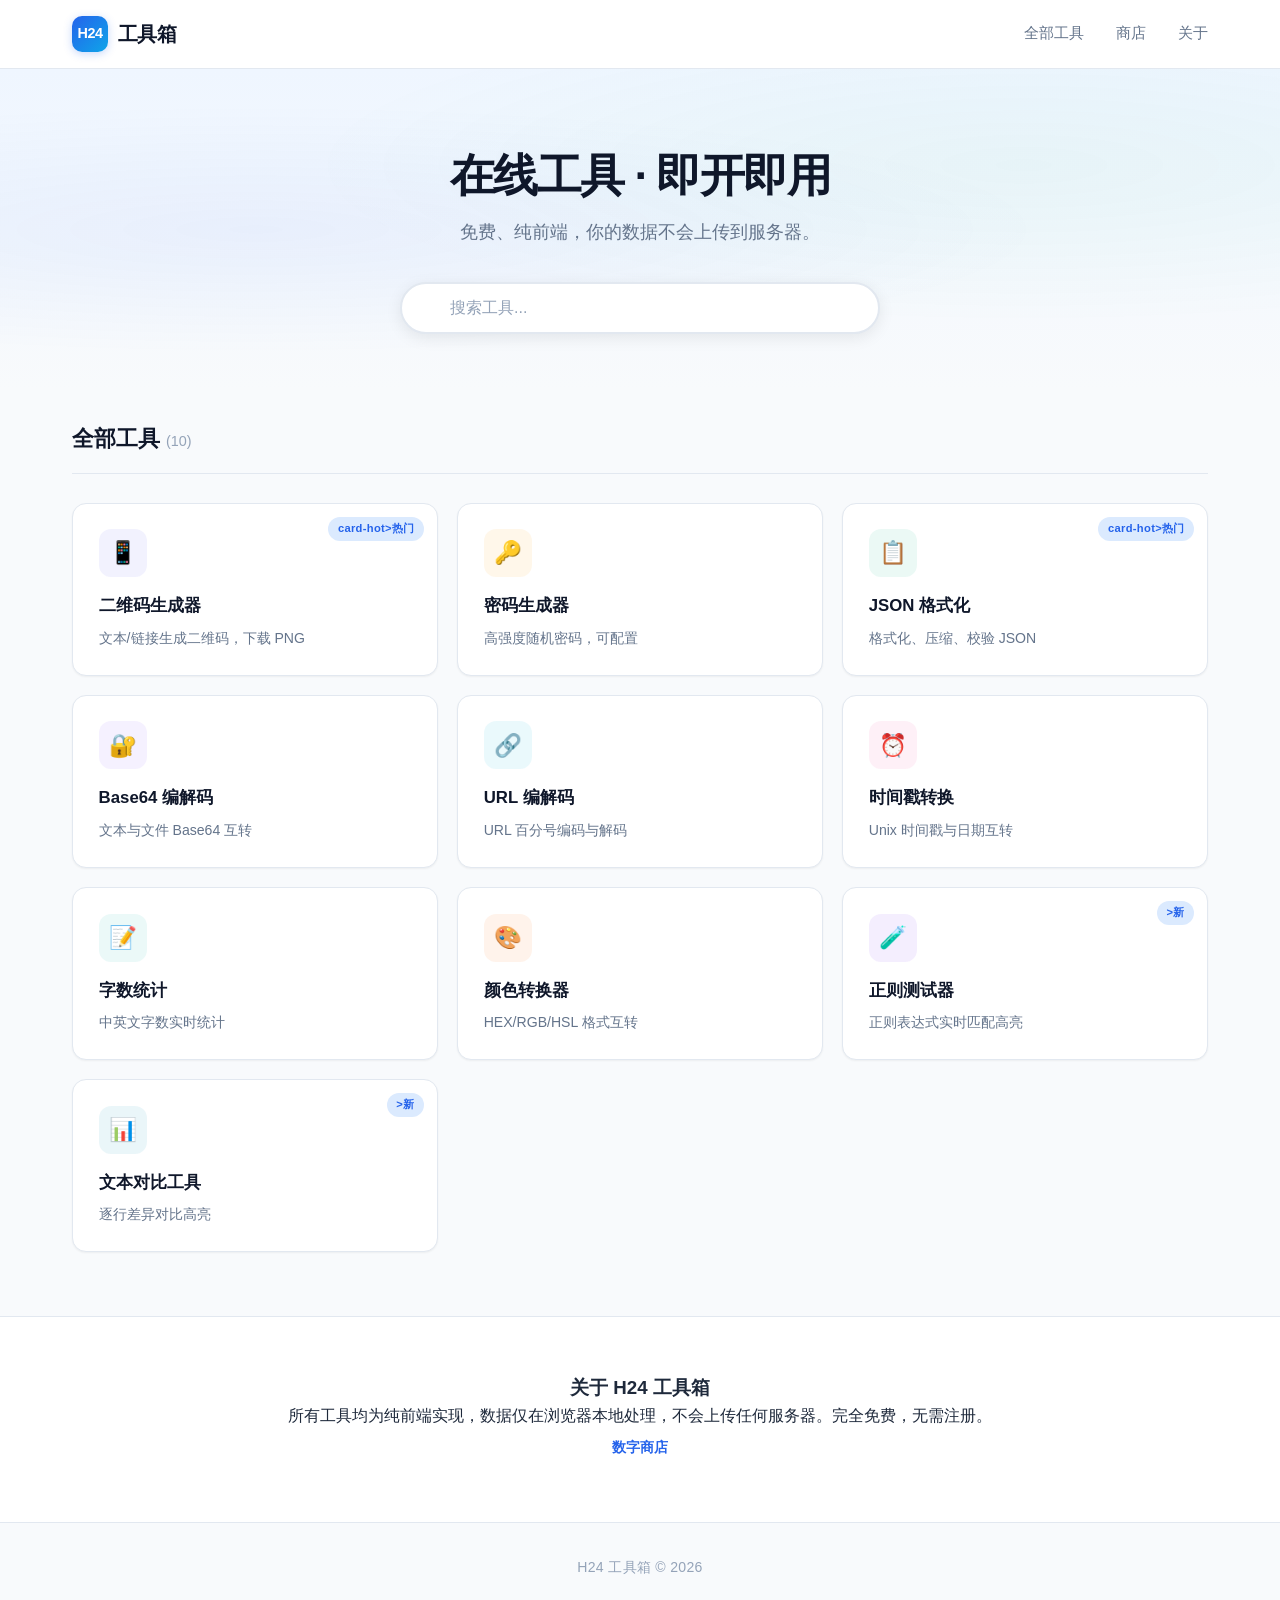
==== commit 2f1c2af7: "纯UTF-8无BOM重写所有页面，记事本直接识别" ====
--- a/index.html
+++ b/index.html
@@ -1,106 +1,48 @@
-﻿<!DOCTYPE html>
+<!DOCTYPE html>
 <html lang="zh-CN">
 <head>
-  <meta charset="UTF-8">
-  <meta name="viewport" content="width=device-width, initial-scale=1.0">
-  <title>H24 宸ュ叿绠?- 鍦ㄧ嚎瀹炵敤宸ュ叿鍚堥泦</title>
-  <meta name="description" content="鍏嶈垂鍦ㄧ嚎宸ュ叿锛氫簩缁寸爜鐢熸垚銆丣SON鏍煎紡鍖栥€佸瘑鐮佺敓鎴愩€丅ase64缂栬В鐮併€佹椂闂存埑杞崲銆乁RL缂栬В鐮併€佸瓧鏁扮粺璁°€侀鑹茶浆鎹㈢瓑锛屾棤闇€涓嬭浇瀹夎銆?>
-  <link rel="stylesheet" href="css/style.css">
-  <link rel="icon" href="data:image/svg+xml,<svg xmlns='http://www.w3.org/2000/svg' viewBox='0 0 100 100'><text y='.9em' font-size='90'>馃敡</text></svg>">
+<meta charset="UTF-8">
+<meta name="viewport" content="width=device-width,initial-scale=1.0">
+<title>H24 工具箱 - 在线实用工具合集</title>
+<meta name="description" content="免费在线工具：二维码生成、JSON格式化、密码生成、Base64编解码、时间戳转换、URL编解码、字数统计、颜色转换等。">
+<link rel="stylesheet" href="css/style.css">
 </head>
 <body>
-
 <header class="site-header">
-  <div class="header-inner">
-    <a href="/" class="logo">
-      <span class="logo-icon">H24</span>
-      <span>宸ュ叿绠?/span>
-    </a>
-    <nav class="header-nav">
-      <a href="#tools">鍏ㄩ儴宸ュ叿</a>
-      <a href="products/">鍟嗗簵</a>
-      <a href="#about">鍏充簬</a>
-    </nav>
-  </div>
+<div class="header-inner">
+<a href="./" class="logo"><span class="logo-icon">H24</span><span>工具箱</span></a>
+<nav class="header-nav"><a href="#tools">全部工具</a><a href="products/">商店</a><a href="#about">关于</a></nav>
+</div>
 </header>
-
-<section class="hero">
-  <h1><span>鍦ㄧ嚎宸ュ叿</span> 路 鍗冲紑鍗崇敤</h1>
-  <p>鍏嶈垂銆佺函鍓嶇锛屼綘鐨勬暟鎹笉浼氫笂浼犲埌鏈嶅姟鍣紝鐢ㄥ畬鍗宠蛋銆?/p>
-  <div class="hero-search">
-    <span class="search-icon">馃攳</span>
-    <input type="text" id="searchInput" placeholder="鎼滅储宸ュ叿..." oninput="filterTools()">
-  </div>
+<section class="hero"><h1>在线工具 · 即开即用</h1><p>免费、纯前端，你的数据不会上传到服务器。</p>
+<div class="hero-search"><input type="text" id="searchInput" placeholder="搜索工具..." oninput="filterTools()"></div>
 </section>
-
 <section class="tools-section" id="tools">
-  <div class="section-header">
-    <h2>馃摝 鍏ㄩ儴宸ュ叿 <span class="tool-count" id="toolCount"></span></h2>
-  </div>
-  <div class="tool-grid" id="toolGrid">
-    <!-- cards injected by JS -->
-  </div>
+<div class="section-header"><h2>全部工具 <span class="tool-count" id="toolCount"></span></h2></div>
+<div class="tool-grid" id="toolGrid"></div>
 </section>
-
 <section class="about-section" id="about">
-  <div class="about-inner">
-    <h3>鍏充簬 H24 宸ュ叿绠?/h3>
-    <p>
-      鎵€鏈夊伐鍏峰潎涓虹函鍓嶇瀹炵幇锛屼綘鐨勬暟鎹粎鍦ㄦ祻瑙堝櫒鏈湴澶勭悊锛?br>
-      涓嶄細涓婁紶鍒颁换浣曟湇鍔″櫒銆傚畬鍏ㄥ厤璐癸紝鏃犻渶娉ㄥ唽鐧诲綍銆?    </p>
-    <p style="font-size:.85rem;color:var(--gray-400)">
-      鎸佺画鏇存柊涓?路 娆㈣繋鍙嶉寤鸿
-    </p>
-    <div class="support-btns">
-      <a href="products/" class="btn btn-sm">馃泹锔?鏁板瓧鍟嗗簵</a>
-      <span class="btn btn-sm" onclick="javascript:alert('寰俊璧炶祻鐮佸凡灏辩华');">鈽?璇峰枬鍜栧暋</span>
-      <span class="btn btn-sm" onclick="javascript:window.sidebar?window.sidebar.addPanel('H24 宸ュ叿绠?,'../',''):alert('鎸?Ctrl+D (Cmd+D) 鏀惰棌鏈〉');">猸?鏀惰棌鏈珯</span>
-    </div>
-  </div>
+<div><h3>关于 H24 工具箱</h3><p>所有工具均为纯前端实现，数据仅在浏览器本地处理，不会上传任何服务器。完全免费，无需注册。</p>
+<a href="products/" class="btn">数字商店</a></div>
 </section>
-
-<footer class="site-footer">`n  H24 工具箱 &copy; 2026 &middot; <a href="products/">数字商店</a> &middot; 纯前端 &middot; 隐私安全`n</footer>
-
+<footer class="site-footer">H24 工具箱 &copy; 2026</footer>
 <div id="toast" class="toast"></div>
-
+<script src="js/main.js"></script>
 <script>
-const tools = [
-  { id: 'qrcode',         name: '浜岀淮鐮佺敓鎴愬櫒',     desc: '灏嗘枃鏈€侀摼鎺ョ敓鎴愪簩缁寸爜锛屾敮鎸佷笅杞?PNG',            icon: '馃摫', color: '#6366f1', tag: '鐑棬' },
-  { id: 'password',       name: '瀵嗙爜鐢熸垚鍣?,       desc: '鐢熸垚楂樺己搴﹂殢鏈哄瘑鐮侊紝鍙厤缃暱搴﹀拰瀛楃绫诲瀷',         icon: '馃攽', color: '#f59e0b', tag: '' },
-  { id: 'json',           name: 'JSON 鏍煎紡鍖?,      desc: '鏍煎紡鍖?鍘嬬缉/鏍￠獙 JSON 鏁版嵁锛屾敮鎸侀敊璇畾浣?,         icon: '馃搵', color: '#10b981', tag: '鐑棬' },
-  { id: 'base64',         name: 'Base64 缂栬В鐮?,    desc: '鏂囨湰涓庢枃浠朵簰杞?Base64锛屾敮鎸佸鍒朵笌涓嬭浇',             icon: '馃攼', color: '#8b5cf6', tag: '' },
-  { id: 'urlcode',        name: 'URL 缂栬В鐮?,       desc: 'URL 鍙傛暟缂栫爜涓庤В鐮侊紝瑙ｅ喅涓枃涔辩爜闂',             icon: '馃敆', color: '#06b6d4', tag: '' },
-  { id: 'timestamp',      name: '鏃堕棿鎴宠浆鎹?,       desc: 'Unix 鏃堕棿鎴充笌鏃ユ湡鏃堕棿鍙屽悜杞崲锛屾敮鎸佹绉?,          icon: '鈴?, color: '#ec4899', tag: '' },
-  { id: 'wordcount',      name: '瀛楁暟缁熻',         desc: '缁熻涓嫳鏂囧瓧鏁般€佸瓧绗︽暟銆佽鏁般€佹钀芥暟',              icon: '馃摑', color: '#14b8a6', tag: '' },
-  { id: 'color',          name: '棰滆壊杞崲鍣?,       desc: 'HEX / RGB / HSL 棰滆壊鏍煎紡浜掕浆锛屽甫鑹插潡棰勮',         icon: '馃帹', color: '#f97316', tag: '' },
-  { id: 'regex',          name: '姝ｅ垯娴嬭瘯鍣?,       desc: '鍦ㄧ嚎娴嬭瘯姝ｅ垯琛ㄨ揪寮忥紝瀹炴椂鍖归厤楂樹寒鏄剧ず',             icon: '馃И', color: '#7c3aed', tag: '鏂? },
-  { id: 'diff',           name: '鏂囨湰瀵规瘮宸ュ叿',     desc: '瀵规瘮涓ゆ鏂囨湰宸紓锛岄珮浜樉绀哄鍒犳敼',                 icon: '馃搳', color: '#0891b2', tag: '鏂? },
-];
-
-function renderTools(list) {
-  const grid = document.getElementById('toolGrid');
-  grid.innerHTML = list.map(t => `
-    <a href="tools/${t.id}.html" class="tool-card-link">
-      <div class="tool-card">
-        ${t.tag ? `<span class="card-tag ${t.tag === '鐑棬' ? 'card-hot' : ''}">${t.tag}</span>` : ''}
-        <div class="tool-card-icon" style="background:${t.color}15;color:${t.color}">${t.icon}</div>
-        <h3>${t.name}</h3>
-        <p>${t.desc}</p>
-      </div>
-    </a>
-  `).join('');
-  document.getElementById('toolCount').textContent = `(${list.length} 涓?`;
-}
-
-function filterTools() {
-  const q = document.getElementById('searchInput').value.toLowerCase();
-  const filtered = tools.filter(t =>
-    t.name.includes(q) || t.desc.includes(q) || t.id.includes(q)
-  );
-  renderTools(filtered);
-}
-
+const tools=[
+{id:'qrcode',name:'二维码生成器',desc:'文本/链接生成二维码，下载 PNG',icon:'📱',color:'#6366f1',tag:'热门'},
+{id:'password',name:'密码生成器',desc:'高强度随机密码，可配置',icon:'🔑',color:'#f59e0b',tag:''},
+{id:'json',name:'JSON 格式化',desc:'格式化、压缩、校验 JSON',icon:'📋',color:'#10b981',tag:'热门'},
+{id:'base64',name:'Base64 编解码',desc:'文本与文件 Base64 互转',icon:'🔐',color:'#8b5cf6',tag:''},
+{id:'urlcode',name:'URL 编解码',desc:'URL 百分号编码与解码',icon:'🔗',color:'#06b6d4',tag:''},
+{id:'timestamp',name:'时间戳转换',desc:'Unix 时间戳与日期互转',icon:'⏰',color:'#ec4899',tag:''},
+{id:'wordcount',name:'字数统计',desc:'中英文字数实时统计',icon:'📝',color:'#14b8a6',tag:''},
+{id:'color',name:'颜色转换器',desc:'HEX/RGB/HSL 格式互转',icon:'🎨',color:'#f97316',tag:''},
+{id:'regex',name:'正则测试器',desc:'正则表达式实时匹配高亮',icon:'🧪',color:'#7c3aed',tag:'新'},
+{id:'diff',name:'文本对比工具',desc:'逐行差异对比高亮',icon:'📊',color:'#0891b2',tag:'新'}];
+function renderTools(list){document.getElementById('toolGrid').innerHTML=list.map(t=>{return'<a href=tools/'+t.id+'.html class=tool-card-link><div class=tool-card>'+(t.tag?'<span class=card-tag>'+(t.tag=='热门'?'card-hot':'')+'>'+t.tag+'</span>':'')+'<div class=tool-card-icon style=background:'+t.color+'15;color:'+t.color+'>'+t.icon+'</div><h3>'+t.name+'</h3><p>'+t.desc+'</p></div></a>'}).join('');document.getElementById('toolCount').textContent='('+list.length+')'}
+function filterTools(){var q=document.getElementById('searchInput').value.toLowerCase();renderTools(tools.filter(function(t){return t.name.includes(q)||t.desc.includes(q)}))}
 renderTools(tools);
 </script>
 </body>
-</html>
+</html>
